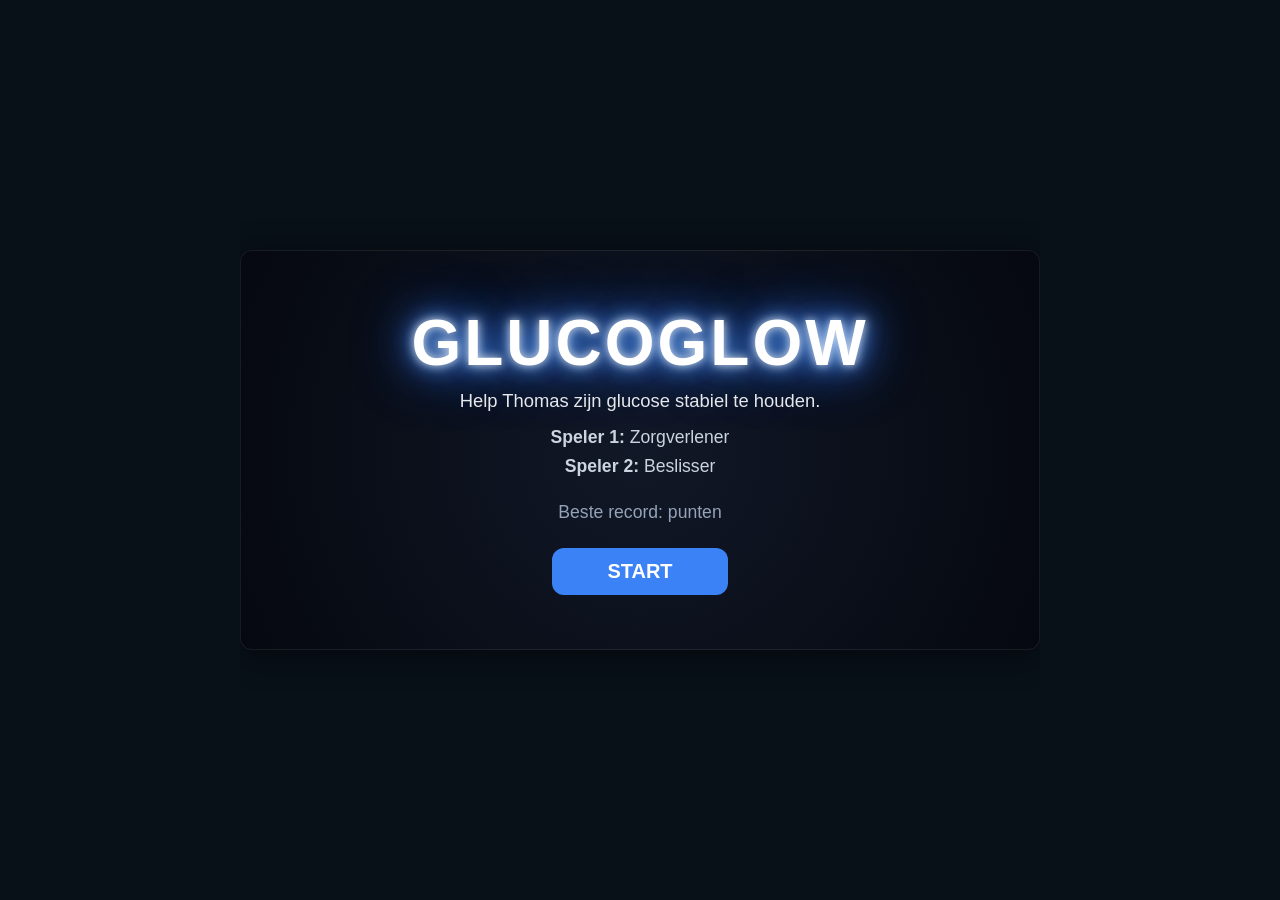
==== GlucoGlow/Front-end/index.html @ 85159496 "Updated: styling PI screen game" ====
<!DOCTYPE html>
<html lang="nl">

<head>
    <meta charset="UTF-8">
    <title>GlucoGlow</title>
    <script>
        document.write('<link rel="stylesheet" href="css/style.css?v=' + new Date().getTime() + '">');
    </script>
</head>

<body>
    <!-- STARTSCHERM -->
    <div id="start-screen">
        <h1>GLUCOGLOW</h1>
        <p class="intro-text">Help Thomas zijn glucose stabiel te houden.</p>
        <div class="roles">
            <p><strong>Speler 1:</strong> Zorgverlener</p>
            <p><strong>Speler 2:</strong> Beslisser</p>
        </div>
        <div id="highscore-box">
            Beste record: <span id="highscore"></span> punten
        </div>
        <button id="startBtn">START</button>

        <div id="team-overlay">
            <div class="team-card">
                <h2>TEAMNAAM</h2>
                <div id="teamDisplayContainer">
                    <div id="teamDisplay"></div>
                    <div id="charCounter">0/15</div>
                    <p id="teamFeedback"></p>
                </div>
                <div id="keyboard"></div>
                <div class="keyboard-actions">
                    <button id="backspaceBtn">⌫</button>
                    <button id="spaceBtn">SPATIE</button>
                    <button id="teamOkBtn">OK</button>
                </div>
            </div>
        </div>
    </div>

    <!-- SPEL -->
    <div id="game-container">
        <div id="top-bar">
            <div id="glucose-container">
                <span class="label">Glucose</span>
                <div id="glucose">75</div>
            </div>
            <div id="timer-container">
                <span class="label">Tijd</span>
                <div id="timer">90</div>
            </div>
        </div>

        <div id="pi-content">

            <div id="event-header">

                <div class="event-theme">
                    <span id="pi-icon">🏃</span>
                    <span id="pi-theme-text">SPORT</span>
                </div>

                <div id="pi-source-label" class="event-source">
                    💬 THOMAS
                </div>

            </div>

            <p id="pi-situation-text"></p>

        </div>

        <div id="choices">
            <div id="redBtn" class="choice-box"></div>
            <div id="yellowBtn" class="choice-box"></div>
            <div id="greenBtn" class="choice-box"></div>
        </div>

        <!-- SIDEQUEST OVERLAY -->
        <div id="quest-overlay">
            <div class="quest-box">
                <h2>POMP VERGRENDELD</h2>
                <div id="quest-timer-display">90</div>
                <div id="pinDisplay"></div>
                <p id="pinFeedback"></p>

                <div id="numpad">
                    <button class="num-btn" onclick="addPin('1')">1</button>
                    <button class="num-btn" onclick="addPin('2')">2</button>
                    <button class="num-btn" onclick="addPin('3')">3</button>
                    <button class="num-btn" onclick="addPin('4')">4</button>
                    <button class="num-btn" onclick="addPin('5')">5</button>
                    <button class="num-btn" onclick="addPin('6')">6</button>
                    <button class="num-btn" onclick="addPin('7')">7</button>
                    <button class="num-btn" onclick="addPin('8')">8</button>
                    <button class="num-btn" onclick="addPin('9')">9</button>
                    <button class="num-btn clear-btn" onclick="clearPin()">C</button>
                    <button class="num-btn" onclick="addPin('0')">0</button>
                    <button class="num-btn submit-btn" onclick="submitPin()">OK</button>
                </div>
            </div>
        </div>

        <!-- FEEDBACK SCHERM -->
        <div id="feedback-card">
            <h2 id="feedback-status"></h2>
            <p id="feedback-text"></p>
            <button id="nextBtn">VOLGENDE</button>
        </div>
    </div>

    <!-- EINDSCHERM -->
    <div id="end-screen">
        <h1 id="end-title">MISSIE GESLAAGD</h1>
        <p id="end-message">Thomas kwam veilig thuis.</p>
        <p id="end-score">Score: 0 punten</p>
        <p id="restartCountdown">Terug naar het startscherm over <span id="countdown">5</span> seconden...</p>
    </div>

    <script>
        // 1. Generate a unique timestamp
        const timestamp = new Date().getTime();

        // 2. Make a new script element
        const script = document.createElement('script');

        // 3. Add the timestamp to the URL (e.g.: js/app.js?v=168493029)
        script.src = 'js/app.js?v=' + timestamp;

        // 4. Place it in the HTML
        document.body.appendChild(script);
    </script>
</body>

</html>
---- GlucoGlow/Front-end/css/style.css ----
/* =========================================
   1. RESET & GLOBAL STYLING
========================================= */
html,
body {
    margin: 0;
    overflow: hidden;
    user-select: none;
    -webkit-user-select: none;
    touch-action: manipulation;
    box-sizing: border-box;
    background: #081018;
    /* Diepere medische dashboard kleur */
    color: white;
    font-family: 'Segoe UI', Tahoma, Geneva, Verdana, sans-serif;
    display: flex;
    justify-content: center;
    align-items: center;
    min-height: 100vh;
}

*,
*::before,
*::after {
    box-sizing: inherit;
}

button {
    outline: none;
    font-family: inherit;
}

/* =========================================
   2. CONTAINERS
========================================= */
#start-screen,
#game-container,
#end-screen {
    width: 800px;
    height: 400px;
    background: #0a1118;
    border: 1px solid rgba(255, 255, 255, 0.08);
    border-radius: 12px;
    box-shadow: 0 5px 30px rgba(0, 0, 0, 0.5);
    position: relative;
    flex-direction: column;
    padding: 20px 40px;
    display: none;
    overflow: hidden;
}

#start-screen {
    display: flex;
    flex-direction: column;
    justify-content: center;
    align-items: center;
    text-align: center;
    background: radial-gradient(circle, #111827 0%, #05080f 100%);
}

/* =========================================
   STARTSCHERM & GLOW EFFECT
========================================= */
#start-screen h1 {
    font-size: 4rem;
    margin: 0 0 10px 0;
    color: #ffffff;
    text-shadow:
        0 0 10px rgba(255, 255, 255, 0.8),
        0 0 20px #60a5fa,
        0 0 40px #3b82f6,
        0 0 60px #1d4ed8;
    letter-spacing: 3px;
    text-transform: uppercase;
}

.intro-text {
    font-size: 1.15rem;
    margin: 0;
    color: #e5e7eb;
}

.roles {
    display: flex;
    flex-direction: column;
    gap: 8px;
    font-size: 1.1rem;
    margin: 15px 0;
    color: #cbd5e1;
}

.roles p {
    margin: 0;
}

#highscore-box {
    margin: 10px 0 15px 0;
    font-size: 1.1rem;
    color: #94a3b8;
}

/* =========================================
   TEAM OVERLAY & TOETSENBORD
========================================= */
#team-overlay {
    display: none;
    position: fixed;
    top: 0;
    left: 0;
    width: 100vw;
    height: 100vh;
    background: rgba(8, 16, 24, 0.95);
    justify-content: center;
    align-items: center;
    z-index: 200;
    backdrop-filter: blur(4px);
}

.team-card {
    width: 460px;
    padding: 30px;
    border-radius: 12px;
    background: #0a1118;
    border: 1px solid rgba(255, 255, 255, 0.08);
    box-shadow: 0 10px 40px rgba(0, 0, 0, 0.6);
    text-align: center;
}

.team-card h2 {
    margin-top: 0;
    color: #93c5fd;
    letter-spacing: 2px;
}

#teamDisplayContainer {
    position: relative;
    width: 100%;
    margin: 20px auto;
}

#teamDisplay {
    background: #0f172a;
    border: 2px solid #3b82f6;
    box-shadow: 0 0 15px rgba(59, 130, 246, 0.2);
    height: 60px;
    font-size: 1.8rem;
}

#charCounter {
    position: absolute;
    top: 18px;
    right: 15px;
    font-size: 0.85rem;
    color: #9ca3af;
}

#teamFeedback {
    height: 20px;
    margin: 8px 0 0 0;
    color: #ef4444;
    font-size: 0.95rem;
    font-weight: bold;
}

/* Toetsenbord Grid */
#keyboard {
    display: grid;
    grid-template-columns: repeat(7, 1fr);
    gap: 8px;
    margin: 20px 0;
}

.key {
    background: #334155;
    padding: 14px 0;
    font-size: 1.25rem;
    border: 1px solid rgba(255, 255, 255, 0.1);
    border-radius: 8px;
    box-shadow: 0 5px 0 #0f172a;
    transition: all 0.1s;
    color: white;
}

.key:active {
    background: #475569;
    transform: translateY(5px);
    box-shadow: 0 0 0 #0f172a;
}

.keyboard-actions {
    display: flex;
    justify-content: center;
    gap: 12px;
}

.keyboard-actions button {
    background: #1f2937;
    color: white;
    border: none;
    border-radius: 8px;
    padding: 12px 20px;
    font-size: 1rem;
    font-weight: bold;
    cursor: pointer;
}

.keyboard-actions button:active {
    transform: scale(0.95);
}

.keyboard-actions #teamOkBtn {
    background: #3b82f6;
    /* Blauwe accentkleur voor de OK knop */
    padding: 12px 40px;
}

/* =========================================
   3. TOP BAR & DASHBOARD
========================================= */
#top-bar {
    width: 100%;
    display: flex;
    flex-shrink: 0;
    justify-content: space-between;
    background: linear-gradient(180deg, #172033, #101827);
    border: 1px solid rgba(255, 255, 255, 0.08);
    box-shadow: 0 5px 25px rgba(0, 0, 0, 0.35);
    padding: 15px 28px;
    border-radius: 12px;
    margin-bottom: 20px;
}

#glucose-container,
#timer-container {
    display: flex;
    flex-direction: column;
    align-items: center;
    justify-content: center;
}

.label {
    font-size: 0.75rem;
    color: #9ca3af;
    text-transform: uppercase;
    letter-spacing: 1.5px;
    margin-bottom: 4px;
}

#glucose,
#timer {
    font-size: 2.7rem;
    font-weight: bold;
    line-height: 1;
}

#glucose {
    letter-spacing: 2px;
    color: #10b981;
}

#timer {
    color: #eab308;
}

/* SCAN Animatie */
.scan-active {
    color: #ffffff !important;
    animation: scanGlow 1.2s infinite;
}

@keyframes scanGlow {
    0% {
        text-shadow: 0 0 5px #00ffc8;
    }

    50% {
        text-shadow: 0 0 20px #00ffc8, 0 0 35px #00ffc8;
    }

    100% {
        text-shadow: 0 0 5px #00ffc8;
    }
}

/* =========================================
   4. CONTENT HIERARCHIE
========================================= */
#pi-content {
    width: 100%;
    margin-bottom: 10px;
}

#event-header {
    display: flex;
    flex-direction: column;
    gap: 6px;
    margin-bottom: 22px;

    border-left: 4px solid;
    padding-left: 12px;
}

.event-theme {
    display: flex;
    align-items: center;
    gap: 8px;

    font-size: 1rem;
    font-weight: 700;
    text-transform: uppercase;
    letter-spacing: 2px;
    color: #f3f4f6;
}

#pi-icon {
    opacity: .9;
}

.event-source {
    font-size: 0.82rem;
    opacity: .65;
    letter-spacing: .5px;
    margin-left: 6px;
    margin-top: 2px;
}

#pi-situation-text {
    font-size: 1.5rem;
    font-weight: 700;
    line-height: 1.3;
}

/* =========================================
   5. KEUZEKNOPPEN
========================================= */
#choices {
    display: flex;
    flex-shrink: 0;
    gap: 15px;
    width: 100%;
    align-items: stretch;
    height: 90px;
}

.choice-box {
    flex: 1;
    display: flex;
    align-items: center;
    justify-content: center;
    padding: 10px 15px;
    font-size: 1.05rem;
    line-height: 1.3;
    border-radius: 12px;
    border: 2px solid rgba(255, 255, 255, 0.1);
    box-shadow: 0 8px 0 rgba(0, 0, 0, 0.4), inset 0 2px 5px rgba(255, 255, 255, 0.2);
    transition: transform 0.1s, box-shadow 0.1s;
    cursor: pointer;
    text-align: center;
    font-weight: 600;
    line-height: 1.35;
}

.choice-box:active {
    transform: translateY(8px);
    box-shadow: 0 0 0 rgba(0, 0, 0, 0.4), inset 0 2px 5px rgba(255, 255, 255, 0.2);
}

#redBtn {
    background: #dc4b52;
    color: white;
}

#yellowBtn {
    background: #eab308;
    color: #111827;
}

#greenBtn {
    background: #16c784;
    color: white;
}

/* =========================================
   6. OVERLAYS & COMPONENTEN
========================================= */
#quest-overlay {
    display: none;
    position: absolute;
    top: 0;
    left: 0;
    width: 100%;
    height: 100%;
    background-color: rgba(11, 20, 26, 0.95);
    z-index: 100;
    flex-direction: column;
    justify-content: center;
    align-items: center;
    backdrop-filter: blur(5px);
}

.quest-box {
    background-color: #1e293b;
    padding: 30px;
    border-radius: 12px;
    border: 2px solid #ef4444;
    box-shadow: 0 0 50px rgba(239, 68, 68, 0.4);
    width: 90%;
    max-width: 500px;
    text-align: center;
}

.quest-box h2 {
    color: #ef4444;
    font-size: 1.5rem;
    margin-top: 0;
    text-transform: uppercase;
}

#quest-timer-display {
    font-size: 2.8rem;
    color: #ef4444;
    font-weight: bold;
    margin: 10px 0;
    font-family: monospace;
}

#pinDisplay {
    font-size: 2rem;
    padding: 10px;
    width: 200px;
    margin: 0 auto 20px auto;
    border-radius: 12px;
    border: 2px solid #334155;
    background: #0f172a;
    color: #38bdf8;
    letter-spacing: 10px;
    font-family: monospace;
    min-height: 55px;
}

.num-btn {
    background-color: #334155;
    color: white;
    font-size: 1.3rem;
    padding: 10px;
    border: none;
    border-radius: 12px;
    cursor: pointer;
    font-weight: bold;
}

.num-btn:active {
    background-color: #475569;
    transform: scale(0.95);
}

.clear-btn {
    background-color: #dc4b52;
}

.submit-btn {
    background-color: #16c784;
}

#numpad {
    display: grid;
    grid-template-columns: repeat(3, 1fr);
    gap: 10px;
    max-width: 240px;
    margin: 0 auto;
}

#pinFeedback {
    color: #f59e0b;
    font-weight: bold;
    height: 20px;
    margin: 0 0 15px 0;
}

/* BIG BUTTONS */
#startBtn,
#nextBtn,
#teamOkBtn {
    background: #3b82f6;
    color: white;
    border: none;
    border-radius: 12px;
    padding: 12px 55px;
    font-size: 1.25rem;
    font-weight: bold;
    cursor: pointer;
    transition: background 0.2s;
    margin-top: 10px;
}

#startBtn:active,
#nextBtn:active,
#teamOkBtn:active {
    background: #2563eb;
}

/* =========================================
   7. END SCREEN
========================================= */

#end-screen {
    flex-direction: column;
    justify-content: center;
    align-items: center;
    text-align: center;
    background: radial-gradient(circle, #111827 0%, #05080f 100%);
}

#end-title {
    font-size: 3.5rem;
    margin: 0 0 15px 0;
    text-transform: uppercase;
    letter-spacing: 4px;
    text-shadow: 0 10px 20px rgba(0, 0, 0, 0.5);
}

#end-message {
    font-size: 1.8rem;
    color: #cbd5e1;
    margin: 0 0 20px 0;
}

#end-score {
    font-size: 2.2rem;
    font-weight: bold;
    color: #facc15;
    margin: 0 0 30px 0;
    padding: 15px 30px;
    background: rgba(0, 0, 0, 0.3);
    border-radius: 12px;
    border: 1px solid rgba(250, 204, 21, 0.3);
}

#restartCountdown {
    color: #64748b;
    font-size: 1.1rem;
}
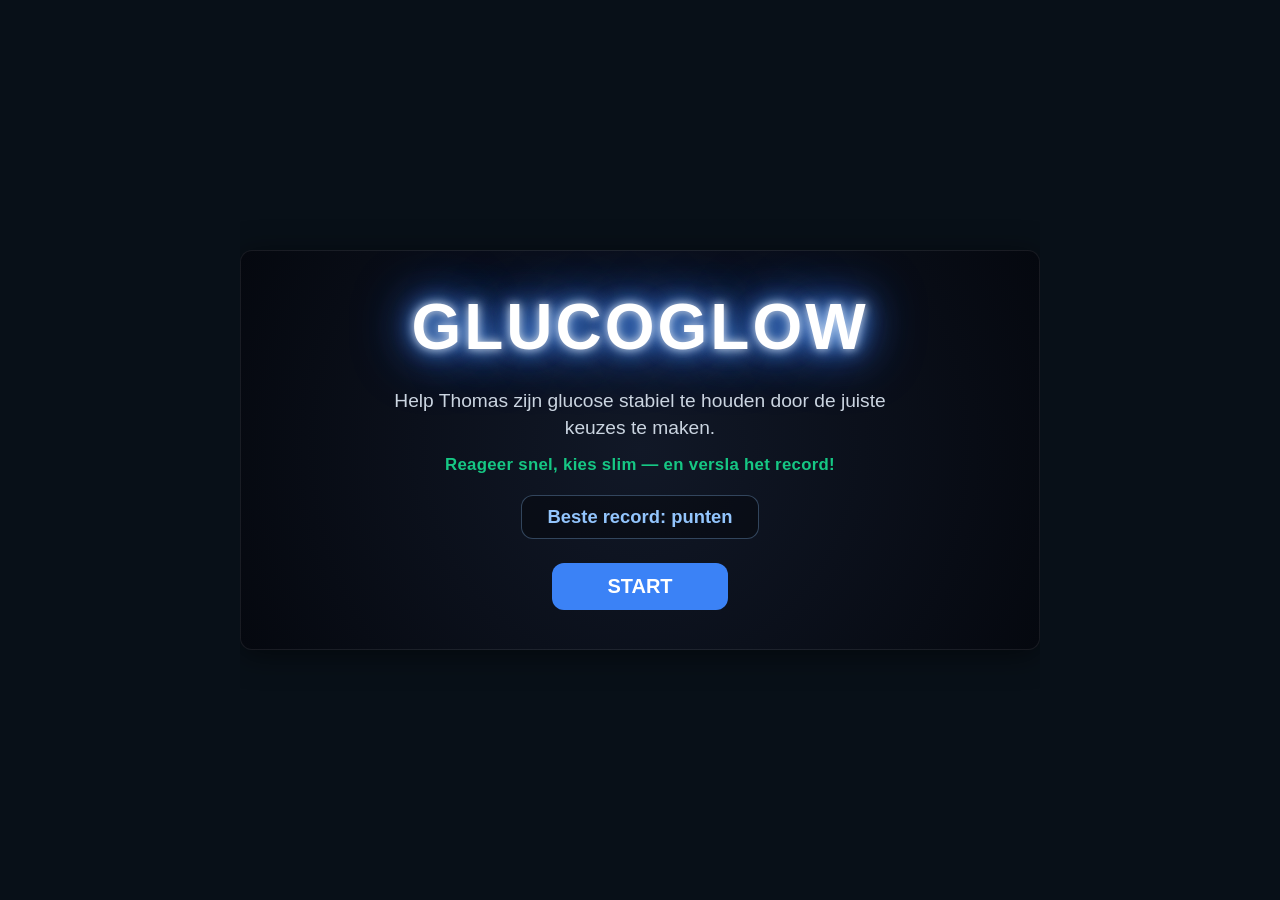
==== commit 281f6125: "Updated: styling PI screen game" ====
--- a/GlucoGlow/Front-end/index.html
+++ b/GlucoGlow/Front-end/index.html
@@ -13,11 +13,8 @@
     <!-- STARTSCHERM -->
     <div id="start-screen">
         <h1>GLUCOGLOW</h1>
-        <p class="intro-text">Help Thomas zijn glucose stabiel te houden.</p>
-        <div class="roles">
-            <p><strong>Speler 1:</strong> Zorgverlener</p>
-            <p><strong>Speler 2:</strong> Beslisser</p>
-        </div>
+        <p class="intro-text">Help Thomas zijn glucose stabiel te houden door de juiste keuzes te maken.</p>
+        <p class="motivation">Reageer snel, kies slim — en versla het record!</p>
         <div id="highscore-box">
             Beste record: <span id="highscore"></span> punten
         </div>
--- a/GlucoGlow/Front-end/css/style.css
+++ b/GlucoGlow/Front-end/css/style.css
@@ -55,6 +55,7 @@
     justify-content: center;
     align-items: center;
     text-align: center;
+    gap: 14px;
     background: radial-gradient(circle, #111827 0%, #05080f 100%);
 }
 
@@ -75,28 +76,30 @@
 }
 
 .intro-text {
+    font-size: 1.2rem;
+    margin: 0;
+    color: #cbd5e1;
+    max-width: 520px;
+    line-height: 1.4;
+}
+
+.motivation {
+    font-size: 1.05rem;
+    font-weight: 700;
+    margin: 0;
+    color: #16c784;
+    letter-spacing: 0.3px;
+}
+
+#highscore-box {
     font-size: 1.15rem;
-    margin: 0;
-    color: #e5e7eb;
-}
-
-.roles {
-    display: flex;
-    flex-direction: column;
-    gap: 8px;
-    font-size: 1.1rem;
-    margin: 15px 0;
-    color: #cbd5e1;
-}
-
-.roles p {
-    margin: 0;
-}
-
-#highscore-box {
-    margin: 10px 0 15px 0;
-    font-size: 1.1rem;
-    color: #94a3b8;
+    font-weight: bold;
+    color: #93c5fd;
+    margin: 6px 0 0 0;
+    padding: 10px 26px;
+    background: rgba(0, 0, 0, 0.3);
+    border-radius: 12px;
+    border: 1px solid rgba(147, 197, 253, 0.3);
 }
 
 /* =========================================
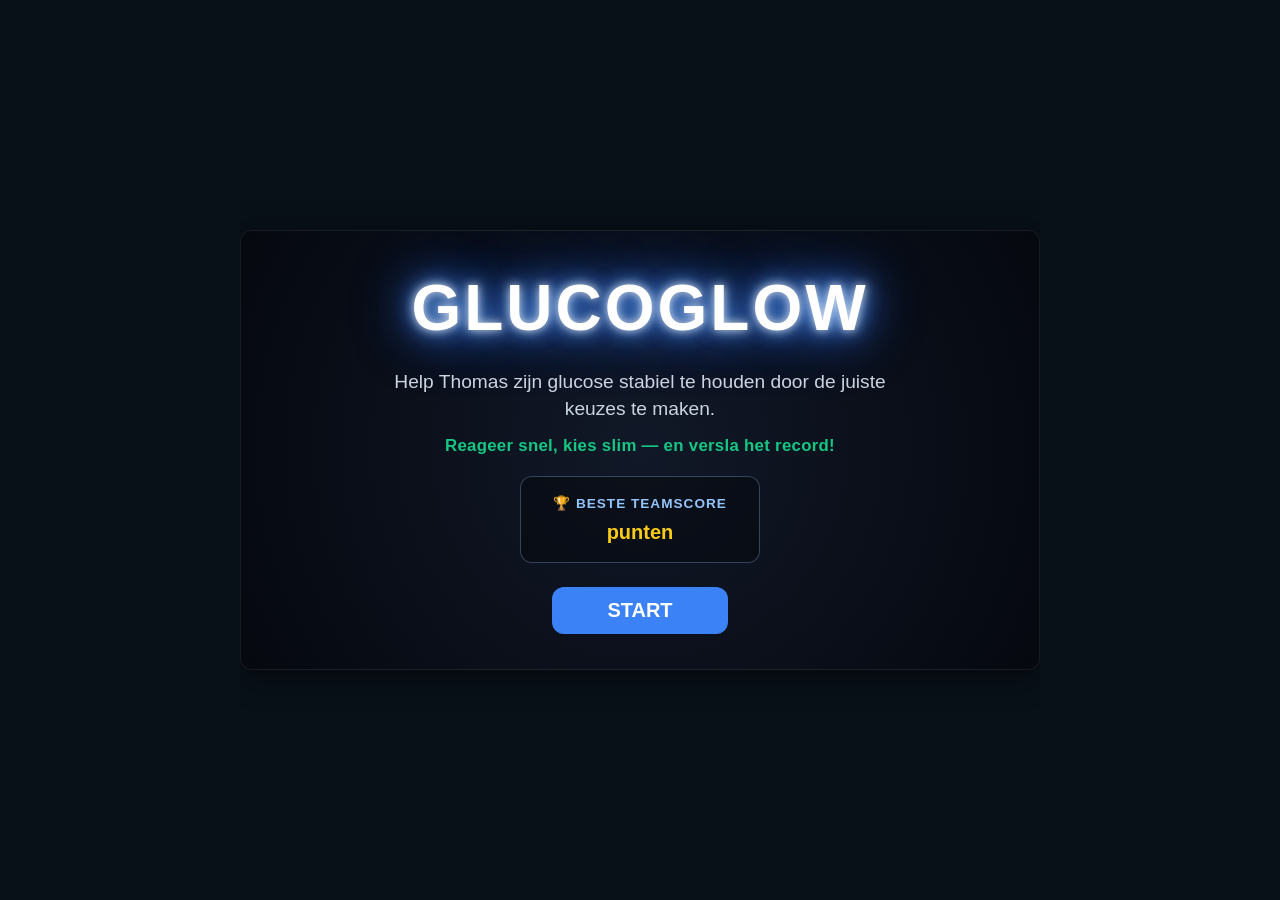
==== commit a71ed593: "Updated: styling PI screen game" ====
--- a/GlucoGlow/Front-end/index.html
+++ b/GlucoGlow/Front-end/index.html
@@ -16,7 +16,9 @@
         <p class="intro-text">Help Thomas zijn glucose stabiel te houden door de juiste keuzes te maken.</p>
         <p class="motivation">Reageer snel, kies slim — en versla het record!</p>
         <div id="highscore-box">
-            Beste record: <span id="highscore"></span> punten
+            <div class="highscore-label">🏆 Beste teamscore</div>
+            <div class="highscore-name"><span id="highscoreName"></span></div>
+            <div class="highscore-points"><span id="highscorePoints"></span> punten</div>
         </div>
         <button id="startBtn">START</button>
 
--- a/GlucoGlow/Front-end/css/style.css
+++ b/GlucoGlow/Front-end/css/style.css
@@ -56,6 +56,9 @@
     align-items: center;
     text-align: center;
     gap: 14px;
+    height: auto;
+    min-height: 400px;
+    padding: 40px 40px 35px 40px;
     background: radial-gradient(circle, #111827 0%, #05080f 100%);
 }
 
@@ -92,14 +95,35 @@
 }
 
 #highscore-box {
+    display: flex;
+    flex-direction: column;
+    align-items: center;
+    gap: 5px;
+    margin: 6px 0 0 0;
+    padding: 18px 32px;
+    background: rgba(0, 0, 0, 0.3);
+    border-radius: 12px;
+    border: 1px solid rgba(147, 197, 253, 0.3);
+}
+
+.highscore-label {
+    font-size: 0.85rem;
+    font-weight: 600;
+    text-transform: uppercase;
+    letter-spacing: 1px;
+    color: #93c5fd;
+}
+
+.highscore-name {
     font-size: 1.15rem;
     font-weight: bold;
-    color: #93c5fd;
-    margin: 6px 0 0 0;
-    padding: 10px 26px;
-    background: rgba(0, 0, 0, 0.3);
-    border-radius: 12px;
-    border: 1px solid rgba(147, 197, 253, 0.3);
+    color: #e5e7eb;
+}
+
+.highscore-points {
+    font-size: 1.25rem;
+    font-weight: bold;
+    color: #facc15;
 }
 
 /* =========================================
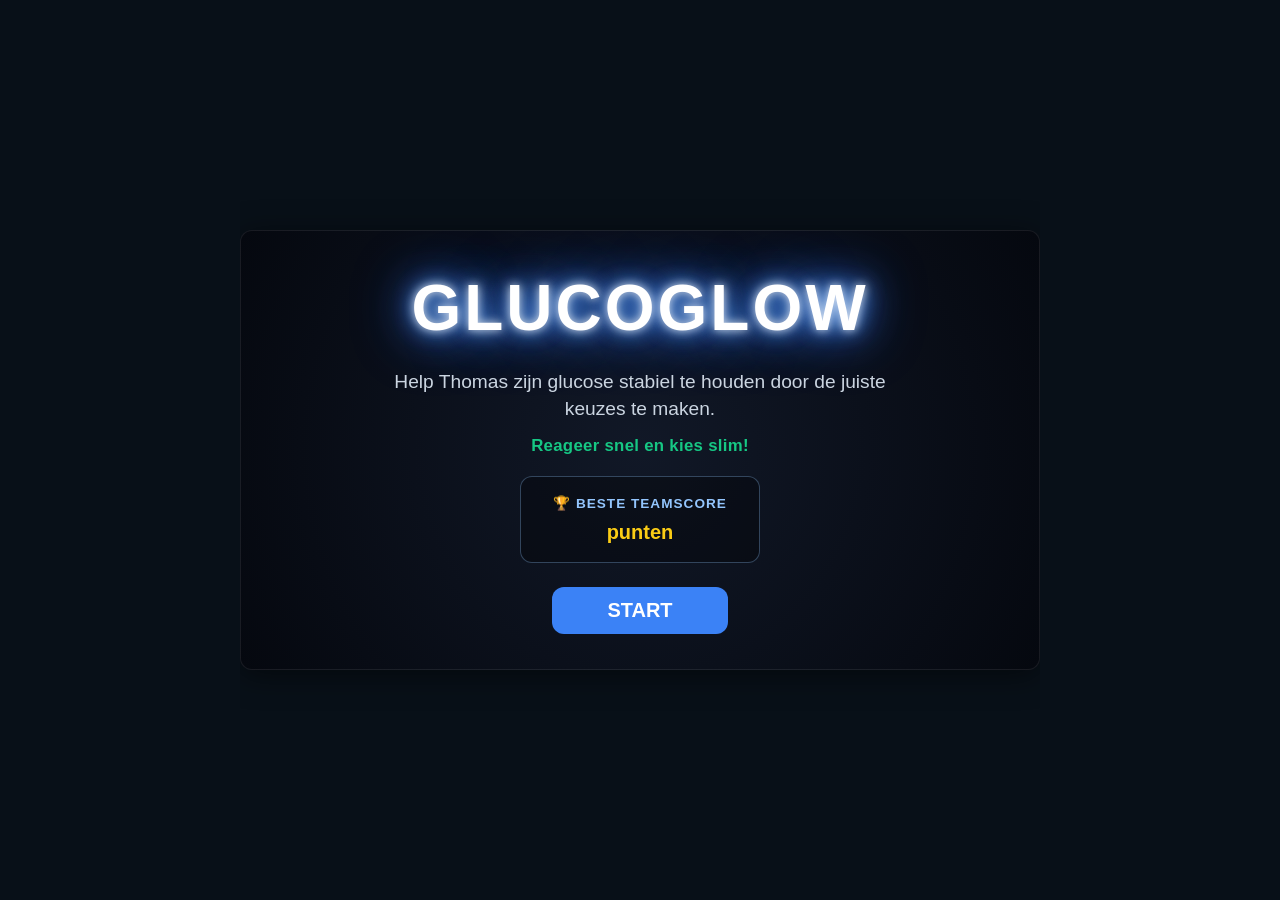
==== commit db94ea21: "Updated: motivation text and removed some emoji's" ====
--- a/GlucoGlow/Front-end/index.html
+++ b/GlucoGlow/Front-end/index.html
@@ -14,7 +14,7 @@
     <div id="start-screen">
         <h1>GLUCOGLOW</h1>
         <p class="intro-text">Help Thomas zijn glucose stabiel te houden door de juiste keuzes te maken.</p>
-        <p class="motivation">Reageer snel, kies slim — en versla het record!</p>
+        <p class="motivation">Reageer snel en kies slim!</p>
         <div id="highscore-box">
             <div class="highscore-label">🏆 Beste teamscore</div>
             <div class="highscore-name"><span id="highscoreName"></span></div>
@@ -40,8 +40,60 @@
         </div>
     </div>
 
-    <!-- SPEL -->
+    <!-- SPEL CONTAINER -->
     <div id="game-container">
+
+        <!-- INTRO OVERLAY (Stap 1: Briefing van ±15-20 sec) -->
+        <div id="intro-overlay" style="display: none;">
+            <div class="intro-card">
+                <h2>MISSIE BRIEFING</h2>
+
+                <div class="intro-section">
+                    <h3>Wie is Thomas?</h3>
+                    <p>Thomas heeft Diabetes Type 1. Zijn glucose verandert continu door eten, sport en emoties.</p>
+                </div>
+
+                <div class="intro-section">
+                    <h3>Wat is jullie doel?</h3>
+                    <p>Houd Thomas' glucose stabiel tussen de 70 en 160 mg/dL en voorkom hypo's of hypers!</p>
+                </div>
+
+                <div class="intro-grid">
+                    <div class="role-box">
+                        <h4>Speler 1 (Scherm)</h4>
+                        <p>Scant de glucose & kiest de behandeling met de fysieke knoppen.</p>
+                    </div>
+                    <div class="role-box">
+                        <h4>Speler 2 (GSM)</h4>
+                        <p>Voert de waarde in, verwerkt medische info & voert acties uit.</p>
+                    </div>
+                </div>
+
+                <div class="intro-footer">
+                    <p class="intro-hint">Overleg steeds samen vóór je een keuze maakt!</p>
+                    <button id="skipIntroBtn">START DIRECT (<span id="introTimer">15</span>s)</button>
+                </div>
+            </div>
+        </div>
+
+        <!-- POPUP 1: LEES-OVERLAY (Enkel vraag + keuzes + OK knop | TIJD STAAT STIL) -->
+        <div id="read-overlay" style="display: none;">
+            <div class="read-card">
+                <h2 id="read-situation-text"></h2>
+                <div id="read-choices-list"></div>
+                <button id="readOkBtn">BEGREPEN (OK)</button>
+            </div>
+        </div>
+
+        <!-- POPUP 2: OVERLEG-OVERLAY (5 seconden aftellen | SCHERM IS ZICHTBAAR) -->
+        <div id="discuss-overlay" style="display: none;">
+            <div class="discuss-card">
+                <h3>🗣️ OVERLEGTIJD (<span id="discussTimer">5</span>s)</h3>
+                <p>Bespreek de situatie! Druk op een knop op de Pi om direct te beginnen.</p>
+            </div>
+        </div>
+
+        <!-- TOP BAR (DASHBOARD) -->
         <div id="top-bar">
             <div id="glucose-container">
                 <span class="label">Glucose</span>
@@ -53,6 +105,7 @@
             </div>
         </div>
 
+        <!-- HOOFDCONTENT (SITUATIE / PI-CONTENT) -->
         <div id="pi-content">
 
             <div id="event-header">
@@ -72,13 +125,14 @@
 
         </div>
 
+        <!-- KEUZEKNOPPEN -->
         <div id="choices">
             <div id="redBtn" class="choice-box"></div>
             <div id="yellowBtn" class="choice-box"></div>
             <div id="greenBtn" class="choice-box"></div>
         </div>
 
-        <!-- SIDEQUEST OVERLAY -->
+        <!-- SIDEQUEST OVERLAY (PINCODE) -->
         <div id="quest-overlay">
             <div class="quest-box">
                 <h2>POMP VERGRENDELD</h2>
@@ -103,7 +157,7 @@
             </div>
         </div>
 
-        <!-- FEEDBACK SCHERM -->
+        <!-- FEEDBACK SCHERM (Kort & Leerzaam) -->
         <div id="feedback-card">
             <h2 id="feedback-status"></h2>
             <p id="feedback-text"></p>
@@ -120,16 +174,9 @@
     </div>
 
     <script>
-        // 1. Generate a unique timestamp
         const timestamp = new Date().getTime();
-
-        // 2. Make a new script element
         const script = document.createElement('script');
-
-        // 3. Add the timestamp to the URL (e.g.: js/app.js?v=168493029)
         script.src = 'js/app.js?v=' + timestamp;
-
-        // 4. Place it in the HTML
         document.body.appendChild(script);
     </script>
 </body>
--- a/GlucoGlow/Front-end/css/style.css
+++ b/GlucoGlow/Front-end/css/style.css
@@ -10,7 +10,6 @@
     touch-action: manipulation;
     box-sizing: border-box;
     background: #081018;
-    /* Diepere medische dashboard kleur */
     color: white;
     font-family: 'Segoe UI', Tahoma, Geneva, Verdana, sans-serif;
     display: flex;
@@ -127,7 +126,123 @@
 }
 
 /* =========================================
-   TEAM OVERLAY & TOETSENBORD
+   3. INTRO OVERLAY (NIEUW)
+========================================= */
+#intro-overlay {
+    position: absolute;
+    top: 0;
+    left: 0;
+    width: 100%;
+    height: 100%;
+    background: rgba(8, 16, 24, 0.98);
+    z-index: 300;
+    display: flex;
+    justify-content: center;
+    align-items: center;
+    padding: 20px;
+    backdrop-filter: blur(6px);
+}
+
+.intro-card {
+    background: #0f172a;
+    border: 2px solid #3b82f6;
+    border-radius: 16px;
+    padding: 20px 28px;
+    max-width: 720px;
+    width: 100%;
+    color: white;
+    box-shadow: 0 0 40px rgba(59, 130, 246, 0.25);
+    text-align: left;
+}
+
+.intro-card h2 {
+    color: #60a5fa;
+    margin: 0 0 12px 0;
+    text-align: center;
+    letter-spacing: 2px;
+    font-size: 1.8rem;
+    text-transform: uppercase;
+}
+
+.intro-section {
+    margin-bottom: 12px;
+    background: rgba(255, 255, 255, 0.03);
+    padding: 10px 14px;
+    border-radius: 8px;
+    border-left: 3px solid #60a5fa;
+}
+
+.intro-section h3 {
+    margin: 0 0 4px 0;
+    font-size: 1.05rem;
+    color: #93c5fd;
+}
+
+.intro-section p {
+    margin: 0;
+    font-size: 0.95rem;
+    color: #cbd5e1;
+    line-height: 1.3;
+}
+
+.intro-grid {
+    display: flex;
+    gap: 12px;
+    margin: 14px 0;
+}
+
+.role-box {
+    flex: 1;
+    background: #1e293b;
+    padding: 12px;
+    border-radius: 10px;
+    border-left: 4px solid #10b981;
+}
+
+.role-box h4 {
+    margin: 0 0 6px 0;
+    font-size: 1rem;
+    color: #34d399;
+}
+
+.role-box p {
+    margin: 0;
+    font-size: 0.9rem;
+    color: #e2e8f0;
+    line-height: 1.3;
+}
+
+.intro-footer {
+    text-align: center;
+    margin-top: 15px;
+}
+
+.intro-hint {
+    margin: 0 0 10px 0;
+    font-size: 0.95rem;
+    color: #facc15;
+    font-weight: 600;
+}
+
+#skipIntroBtn {
+    background: #10b981;
+    color: white;
+    border: none;
+    padding: 10px 30px;
+    font-weight: bold;
+    font-size: 1.1rem;
+    border-radius: 8px;
+    cursor: pointer;
+    transition: background 0.2s, transform 0.1s;
+}
+
+#skipIntroBtn:active {
+    background: #059669;
+    transform: scale(0.98);
+}
+
+/* =========================================
+   4. TEAM OVERLAY & TOETSENBORD
 ========================================= */
 #team-overlay {
     display: none;
@@ -145,7 +260,12 @@
 
 .team-card {
     width: 460px;
-    padding: 30px;
+    max-width: 92vw;
+    max-height: 92vh;
+    overflow-y: auto;
+    scrollbar-width: none;
+    -ms-overflow-style: none;
+    padding: 22px 30px;
     border-radius: 12px;
     background: #0a1118;
     border: 1px solid rgba(255, 255, 255, 0.08);
@@ -153,8 +273,13 @@
     text-align: center;
 }
 
+.team-card::-webkit-scrollbar {
+    display: none;
+}
+
 .team-card h2 {
     margin-top: 0;
+    margin-bottom: 4px;
     color: #93c5fd;
     letter-spacing: 2px;
 }
@@ -162,15 +287,19 @@
 #teamDisplayContainer {
     position: relative;
     width: 100%;
-    margin: 20px auto;
+    margin: 14px auto;
 }
 
 #teamDisplay {
     background: #0f172a;
     border: 2px solid #3b82f6;
     box-shadow: 0 0 15px rgba(59, 130, 246, 0.2);
-    height: 60px;
+    height: 48px;
     font-size: 1.8rem;
+    display: flex;
+    align-items: center;
+    justify-content: center;
+    border-radius: 8px;
 }
 
 #charCounter {
@@ -193,19 +322,20 @@
 #keyboard {
     display: grid;
     grid-template-columns: repeat(7, 1fr);
-    gap: 8px;
-    margin: 20px 0;
+    gap: 6px;
+    margin: 14px 0;
 }
 
 .key {
     background: #334155;
-    padding: 14px 0;
-    font-size: 1.25rem;
+    padding: 10px 0;
+    font-size: 1.15rem;
     border: 1px solid rgba(255, 255, 255, 0.1);
     border-radius: 8px;
-    box-shadow: 0 5px 0 #0f172a;
+    box-shadow: 0 4px 0 #0f172a;
     transition: all 0.1s;
     color: white;
+    cursor: pointer;
 }
 
 .key:active {
@@ -221,11 +351,13 @@
 }
 
 .keyboard-actions button {
+    flex: 1;
+    max-width: 160px;
     background: #1f2937;
     color: white;
     border: none;
     border-radius: 8px;
-    padding: 12px 20px;
+    padding: 13px 0;
     font-size: 1rem;
     font-weight: bold;
     cursor: pointer;
@@ -237,12 +369,14 @@
 
 .keyboard-actions #teamOkBtn {
     background: #3b82f6;
-    /* Blauwe accentkleur voor de OK knop */
-    padding: 12px 40px;
-}
-
-/* =========================================
-   3. TOP BAR & DASHBOARD
+}
+
+.keyboard-actions #teamOkBtn:active {
+    background: #2563eb;
+}
+
+/* =========================================
+   5. TOP BAR & DASHBOARD
 ========================================= */
 #top-bar {
     width: 100%;
@@ -310,7 +444,7 @@
 }
 
 /* =========================================
-   4. CONTENT HIERARCHIE
+   6. CONTENT HIERARCHIE
 ========================================= */
 #pi-content {
     width: 100%;
@@ -322,7 +456,6 @@
     flex-direction: column;
     gap: 6px;
     margin-bottom: 22px;
-
     border-left: 4px solid;
     padding-left: 12px;
 }
@@ -331,7 +464,6 @@
     display: flex;
     align-items: center;
     gap: 8px;
-
     font-size: 1rem;
     font-weight: 700;
     text-transform: uppercase;
@@ -358,7 +490,126 @@
 }
 
 /* =========================================
-   5. KEUZEKNOPPEN
+   POPUP 1: LEES OVERLAY (Timer staat stil)
+========================================= */
+#read-overlay {
+    position: absolute;
+    top: 0;
+    left: 0;
+    width: 100%;
+    height: 100%;
+    background: rgba(8, 16, 24, 0.98);
+    z-index: 250;
+    display: flex;
+    justify-content: center;
+    align-items: center;
+    padding: 25px;
+    backdrop-filter: blur(6px);
+}
+
+.read-card {
+    background: #0f172a;
+    border: 2px solid #3b82f6;
+    border-radius: 16px;
+    padding: 25px 35px;
+    max-width: 650px;
+    width: 100%;
+    text-align: center;
+    box-shadow: 0 0 30px rgba(59, 130, 246, 0.3);
+}
+
+.read-card h2 {
+    font-size: 1.4rem;
+    color: #ffffff;
+    margin-top: 0;
+    margin-bottom: 20px;
+    line-height: 1.3;
+}
+
+#read-choices-list {
+    display: flex;
+    flex-direction: column;
+    gap: 10px;
+    margin-bottom: 25px;
+}
+
+.read-choice-item {
+    background: #1e293b;
+    border: 1px solid rgba(255, 255, 255, 0.15);
+    padding: 12px 18px;
+    border-radius: 10px;
+    font-size: 1.1rem;
+    color: #e2e8f0;
+    text-align: left;
+    font-weight: 600;
+}
+
+#readOkBtn {
+    background: #10b981;
+    color: white;
+    border: none;
+    padding: 12px 40px;
+    font-size: 1.2rem;
+    font-weight: bold;
+    border-radius: 10px;
+    cursor: pointer;
+    transition: background 0.2s, transform 0.1s;
+}
+
+#readOkBtn:active {
+    background: #059669;
+    transform: scale(0.96);
+}
+
+/* =========================================
+   POPUP 2: OVERLEG OVERLAY (5s Banner)
+========================================= */
+#discuss-overlay {
+    position: absolute;
+    top: 15px;
+    left: 50%;
+    transform: translateX(-50%);
+    z-index: 200;
+    pointer-events: none;
+}
+
+.discuss-card {
+    background: rgba(15, 23, 42, 0.92);
+    border: 2px solid #facc15;
+    border-radius: 12px;
+    padding: 10px 25px;
+    text-align: center;
+    box-shadow: 0 5px 20px rgba(250, 204, 21, 0.3);
+    backdrop-filter: blur(4px);
+    animation: fadeInDown 0.3s ease;
+}
+
+.discuss-card h3 {
+    margin: 0;
+    font-size: 1.1rem;
+    color: #facc15;
+}
+
+.discuss-card p {
+    margin: 4px 0 0 0;
+    font-size: 0.85rem;
+    color: #cbd5e1;
+}
+
+@keyframes fadeInDown {
+    from {
+        opacity: 0;
+        transform: translateY(-10px);
+    }
+
+    to {
+        opacity: 1;
+        transform: translateY(0);
+    }
+}
+
+/* =========================================
+   7. KEUZEKNOPPEN
 ========================================= */
 #choices {
     display: flex;
@@ -366,7 +617,7 @@
     gap: 15px;
     width: 100%;
     align-items: stretch;
-    height: 90px;
+    height: 80px;
 }
 
 .choice-box {
@@ -380,16 +631,24 @@
     border-radius: 12px;
     border: 2px solid rgba(255, 255, 255, 0.1);
     box-shadow: 0 8px 0 rgba(0, 0, 0, 0.4), inset 0 2px 5px rgba(255, 255, 255, 0.2);
-    transition: transform 0.1s, box-shadow 0.1s;
-    cursor: pointer;
     text-align: center;
     font-weight: 600;
-    line-height: 1.35;
-}
-
-.choice-box:active {
-    transform: translateY(8px);
-    box-shadow: 0 0 0 rgba(0, 0, 0, 0.4), inset 0 2px 5px rgba(255, 255, 255, 0.2);
+    pointer-events: none;
+    transition: all 0.2s ease-in-out;
+}
+
+.choice-box.selected-choice {
+    transform: scale(1.05) translateY(-5px);
+    box-shadow: 0 10px 25px rgba(255, 255, 255, 0.4), inset 0 2px 10px rgba(255, 255, 255, 0.5);
+    border: 3px solid white;
+    z-index: 10;
+    filter: brightness(1.2);
+}
+
+.choice-box.dimmed-choice {
+    opacity: 0.3;
+    transform: scale(0.95);
+    filter: grayscale(80%);
 }
 
 #redBtn {
@@ -408,8 +667,40 @@
 }
 
 /* =========================================
-   6. OVERLAYS & COMPONENTEN
-========================================= */
+   8. OVERLAYS & COMPONENTEN
+========================================= */
+#feedback-card {
+    display: none;
+    position: absolute;
+    top: 0;
+    left: 0;
+    width: 100%;
+    height: 100%;
+    background-color: rgba(11, 20, 26, 0.95);
+    z-index: 150;
+    flex-direction: column;
+    justify-content: center;
+    align-items: center;
+    backdrop-filter: blur(5px);
+    text-align: center;
+    padding: 30px;
+}
+
+#feedback-status {
+    font-size: 2.8rem;
+    margin-top: 0;
+    margin-bottom: 10px;
+    text-transform: uppercase;
+}
+
+#feedback-text {
+    font-size: 1.3rem;
+    color: #e2e8f0;
+    margin-bottom: 30px;
+    line-height: 1.4;
+    max-width: 85%;
+}
+
 #quest-overlay {
     display: none;
     position: absolute;
@@ -427,51 +718,67 @@
 
 .quest-box {
     background-color: #1e293b;
-    padding: 30px;
+    padding: 15px 25px;
     border-radius: 12px;
     border: 2px solid #ef4444;
     box-shadow: 0 0 50px rgba(239, 68, 68, 0.4);
     width: 90%;
-    max-width: 500px;
+    max-width: 450px;
     text-align: center;
 }
 
 .quest-box h2 {
     color: #ef4444;
-    font-size: 1.5rem;
+    font-size: 1.25rem;
     margin-top: 0;
+    margin-bottom: 5px;
     text-transform: uppercase;
 }
 
 #quest-timer-display {
-    font-size: 2.8rem;
+    font-size: 2.2rem;
     color: #ef4444;
     font-weight: bold;
-    margin: 10px 0;
+    margin: 5px 0;
     font-family: monospace;
 }
 
 #pinDisplay {
-    font-size: 2rem;
-    padding: 10px;
-    width: 200px;
-    margin: 0 auto 20px auto;
+    font-size: 1.6rem;
+    padding: 5px;
+    width: 180px;
+    margin: 0 auto 10px auto;
     border-radius: 12px;
     border: 2px solid #334155;
     background: #0f172a;
     color: #38bdf8;
-    letter-spacing: 10px;
+    letter-spacing: 8px;
     font-family: monospace;
-    min-height: 55px;
+    min-height: 45px;
+}
+
+#pinFeedback {
+    color: #f59e0b;
+    font-weight: bold;
+    height: 18px;
+    margin: 0 0 8px 0;
+}
+
+#numpad {
+    display: grid;
+    grid-template-columns: repeat(3, 1fr);
+    gap: 8px;
+    max-width: 220px;
+    margin: 0 auto;
 }
 
 .num-btn {
     background-color: #334155;
     color: white;
-    font-size: 1.3rem;
-    padding: 10px;
+    font-size: 1.15rem;
+    padding: 8px;
     border: none;
-    border-radius: 12px;
+    border-radius: 10px;
     cursor: pointer;
     font-weight: bold;
 }
@@ -489,25 +796,9 @@
     background-color: #16c784;
 }
 
-#numpad {
-    display: grid;
-    grid-template-columns: repeat(3, 1fr);
-    gap: 10px;
-    max-width: 240px;
-    margin: 0 auto;
-}
-
-#pinFeedback {
-    color: #f59e0b;
-    font-weight: bold;
-    height: 20px;
-    margin: 0 0 15px 0;
-}
-
 /* BIG BUTTONS */
 #startBtn,
-#nextBtn,
-#teamOkBtn {
+#nextBtn {
     background: #3b82f6;
     color: white;
     border: none;
@@ -521,15 +812,13 @@
 }
 
 #startBtn:active,
-#nextBtn:active,
-#teamOkBtn:active {
+#nextBtn:active {
     background: #2563eb;
 }
 
 /* =========================================
-   7. END SCREEN
-========================================= */
-
+   9. END SCREEN
+========================================= */
 #end-screen {
     flex-direction: column;
     justify-content: center;
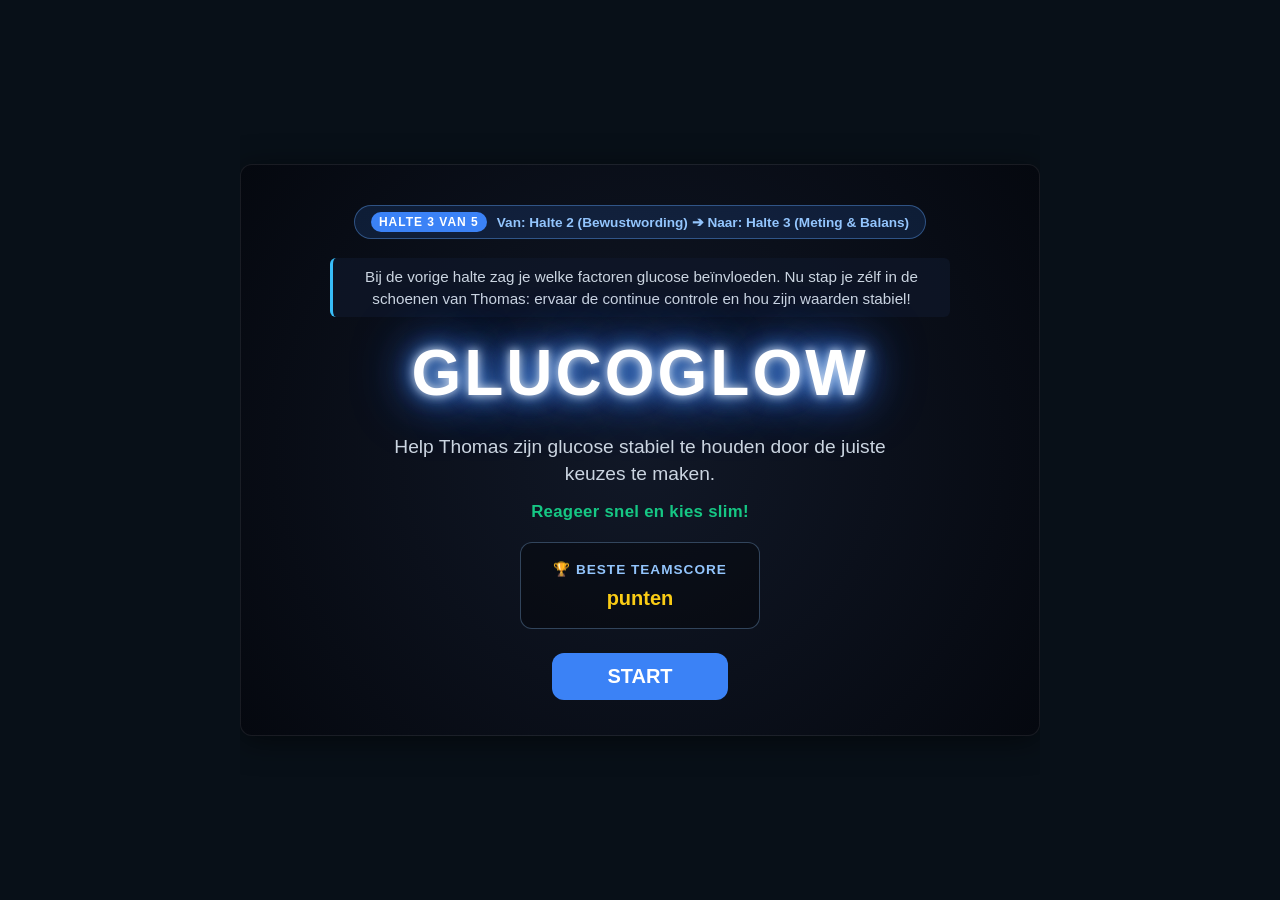
==== commit 5d3b05e3: "feat(ui): integrate stop 3 narrative and walk route transitions & Added: Halte 2 incoming context ba" ====
--- a/GlucoGlow/Front-end/index.html
+++ b/GlucoGlow/Front-end/index.html
@@ -12,9 +12,20 @@
 <body>
     <!-- STARTSCHERM -->
     <div id="start-screen">
+        <div class="parcours-badge">
+            <span class="badge-step">HALTE 3 VAN 5</span>
+            <span class="badge-link">Van: Halte 2 (Bewustwording) ➔ Naar: Halte 3 (Meting & Balans)</span>
+        </div>
+
+        <div class="route-context-box">
+            <p>Bij de vorige halte zag je welke factoren glucose beïnvloeden. Nu stap je zélf in de schoenen van Thomas:
+                ervaar de continue controle en hou zijn waarden stabiel!</p>
+        </div>
+
         <h1>GLUCOGLOW</h1>
         <p class="intro-text">Help Thomas zijn glucose stabiel te houden door de juiste keuzes te maken.</p>
         <p class="motivation">Reageer snel en kies slim!</p>
+
         <div id="highscore-box">
             <div class="highscore-label">🏆 Beste teamscore</div>
             <div class="highscore-name"><span id="highscoreName"></span></div>
@@ -170,7 +181,15 @@
         <h1 id="end-title">MISSIE GESLAAGD</h1>
         <p id="end-message">Thomas kwam veilig thuis.</p>
         <p id="end-score">Score: 0 punten</p>
-        <p id="restartCountdown">Terug naar het startscherm over <span id="countdown">5</span> seconden...</p>
+
+        <div class="next-stop-card">
+            <div class="next-stop-badge">VOLGENDE STAP IN DE WANDELING ➔</div>
+            <h3>Wandel verder naar Halte 4: Actie & Keuzes</h3>
+            <p>Jullie hebben de mentale druk en het balanceren net zélf gevoeld. Bij halte 4 ontdek je hoe deze keuzes
+                doorwerken in het dagelijks leven.</p>
+        </div>
+
+        <p id="restartCountdown">Volgend team aan de beurt over <span id="countdown">10</span> seconden...</p>
     </div>
 
     <script>
--- a/GlucoGlow/Front-end/css/style.css
+++ b/GlucoGlow/Front-end/css/style.css
@@ -62,6 +62,85 @@
 }
 
 /* =========================================
+   PARCOURS & WANDELING LINKS (HALTE 2 & 4)
+========================================= */
+.parcours-badge {
+    display: inline-flex;
+    align-items: center;
+    gap: 10px;
+    background: rgba(59, 130, 246, 0.15);
+    border: 1px solid rgba(96, 165, 250, 0.4);
+    padding: 6px 16px;
+    border-radius: 20px;
+    margin-bottom: 5px;
+}
+
+.badge-step {
+    background: #3b82f6;
+    color: #ffffff;
+    font-weight: 800;
+    font-size: 0.75rem;
+    padding: 3px 8px;
+    border-radius: 12px;
+    letter-spacing: 1px;
+}
+
+.badge-link {
+    font-size: 0.85rem;
+    color: #93c5fd;
+    font-weight: 600;
+}
+
+.route-context-box {
+    background: rgba(15, 23, 42, 0.7);
+    border-left: 3px solid #38bdf8;
+    padding: 8px 18px;
+    border-radius: 6px;
+    max-width: 620px;
+    margin-bottom: 5px;
+}
+
+.route-context-box p {
+    margin: 0;
+    font-size: 0.95rem;
+    color: #cbd5e1;
+    line-height: 1.4;
+}
+
+/* Eindscherm volgende halte card */
+.next-stop-card {
+    background: #1e293b;
+    border: 2px solid #10b981;
+    border-radius: 12px;
+    padding: 14px 24px;
+    max-width: 600px;
+    margin: 10px auto 20px auto;
+    text-align: center;
+    box-shadow: 0 0 25px rgba(16, 185, 129, 0.2);
+}
+
+.next-stop-badge {
+    color: #34d399;
+    font-size: 0.8rem;
+    font-weight: 800;
+    letter-spacing: 1.5px;
+    margin-bottom: 4px;
+}
+
+.next-stop-card h3 {
+    margin: 0 0 6px 0;
+    font-size: 1.2rem;
+    color: #ffffff;
+}
+
+.next-stop-card p {
+    margin: 0;
+    font-size: 0.9rem;
+    color: #cbd5e1;
+    line-height: 1.3;
+}
+
+/* =========================================
    STARTSCHERM & GLOW EFFECT
 ========================================= */
 #start-screen h1 {
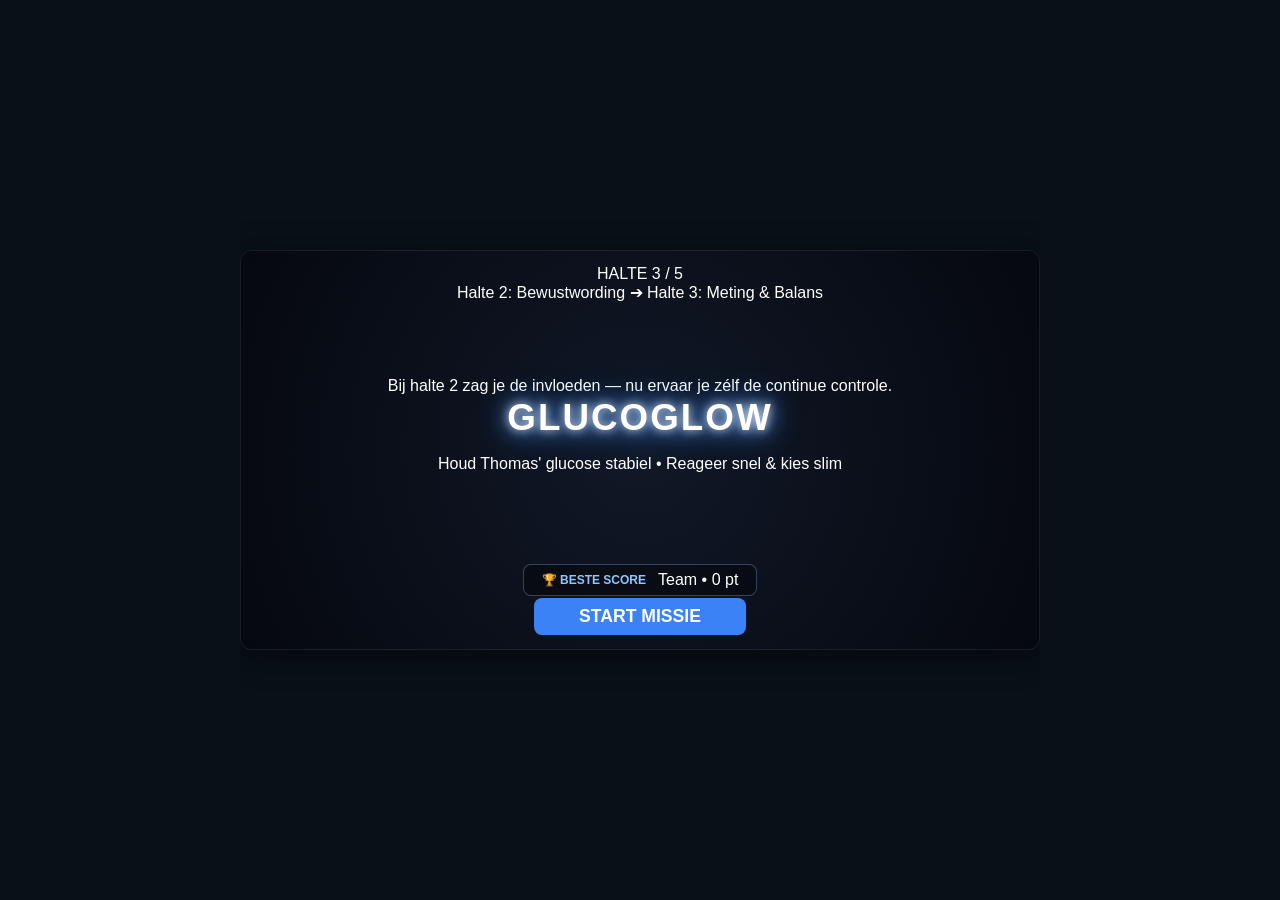
==== commit 432d15c0: "Updated: styling startscreen" ====
--- a/GlucoGlow/Front-end/index.html
+++ b/GlucoGlow/Front-end/index.html
@@ -12,27 +12,37 @@
 <body>
     <!-- STARTSCHERM -->
     <div id="start-screen">
-        <div class="parcours-badge">
-            <span class="badge-step">HALTE 3 VAN 5</span>
-            <span class="badge-link">Van: Halte 2 (Bewustwording) ➔ Naar: Halte 3 (Meting & Balans)</span>
-        </div>
-
-        <div class="route-context-box">
-            <p>Bij de vorige halte zag je welke factoren glucose beïnvloeden. Nu stap je zélf in de schoenen van Thomas:
-                ervaar de continue controle en hou zijn waarden stabiel!</p>
-        </div>
-
-        <h1>GLUCOGLOW</h1>
-        <p class="intro-text">Help Thomas zijn glucose stabiel te houden door de juiste keuzes te maken.</p>
-        <p class="motivation">Reageer snel en kies slim!</p>
-
-        <div id="highscore-box">
-            <div class="highscore-label">🏆 Beste teamscore</div>
-            <div class="highscore-name"><span id="highscoreName"></span></div>
-            <div class="highscore-points"><span id="highscorePoints"></span> punten</div>
-        </div>
-        <button id="startBtn">START</button>
-
+        <header class="station-header">
+            <div class="station-tag">HALTE 3 / 5</div>
+            <div class="station-route">
+                <span class="from-node">Halte 2: Bewustwording</span>
+                <span class="route-arrow">➔</span>
+                <span class="current-node">Halte 3: Meting & Balans</span>
+            </div>
+        </header>
+
+        <!-- 2. CENTRALE HERO MET CONTEXT & TITEL -->
+        <div class="start-hero">
+            <div class="walk-intro-pill">
+                Bij halte 2 zag je de invloeden — nu ervaar je zélf de continue controle.
+            </div>
+
+            <h1 class="main-title">GLUCOGLOW</h1>
+            <p class="hero-subtext">Houd Thomas' glucose stabiel • Reageer snel & kies slim</p>
+        </div>
+
+        <!-- 3. FOOTER MET HIGHSCORE & STARTKNOP IN ÉÉN MOOIE BALANS -->
+        <footer class="start-footer">
+            <div id="highscore-box">
+                <span class="highscore-label">🏆 BESTE SCORE</span>
+                <span class="highscore-val"><span id="highscoreName">Team</span> • <span id="highscorePoints">0</span>
+                    pt</span>
+            </div>
+
+            <button id="startBtn">START MISSIE</button>
+        </footer>
+
+        <!-- Team overlay blijft hetzelfde -->
         <div id="team-overlay">
             <div class="team-card">
                 <h2>TEAMNAAM</h2>
--- a/GlucoGlow/Front-end/css/style.css
+++ b/GlucoGlow/Front-end/css/style.css
@@ -32,7 +32,6 @@
 /* =========================================
    2. CONTAINERS
 ========================================= */
-#start-screen,
 #game-container,
 #end-screen {
     width: 800px;
@@ -49,44 +48,51 @@
 }
 
 #start-screen {
+    width: 800px;
+    height: 400px;
+    max-height: 100vh;
+    border: 1px solid rgba(255, 255, 255, 0.08);
+    border-radius: 12px;
+    box-shadow: 0 5px 30px rgba(0, 0, 0, 0.5);
+    position: relative;
+    overflow: hidden;
+    box-sizing: border-box;
     display: flex;
     flex-direction: column;
-    justify-content: center;
-    align-items: center;
-    text-align: center;
-    gap: 14px;
-    height: auto;
-    min-height: 400px;
-    padding: 40px 40px 35px 40px;
+    justify-content: space-between;
+    align-items: center;
+    text-align: center;
+    gap: 6px;
+    padding: 14px 30px;
     background: radial-gradient(circle, #111827 0%, #05080f 100%);
 }
 
 /* =========================================
-   PARCOURS & WANDELING LINKS (HALTE 2 & 4)
+   PARCOURS & WANDELING LINKS (COMPACT)
 ========================================= */
 .parcours-badge {
     display: inline-flex;
     align-items: center;
-    gap: 10px;
+    gap: 8px;
     background: rgba(59, 130, 246, 0.15);
     border: 1px solid rgba(96, 165, 250, 0.4);
-    padding: 6px 16px;
+    padding: 3px 12px;
     border-radius: 20px;
-    margin-bottom: 5px;
+    margin-bottom: 0;
 }
 
 .badge-step {
     background: #3b82f6;
     color: #ffffff;
     font-weight: 800;
+    font-size: 0.7rem;
+    padding: 2px 6px;
+    border-radius: 10px;
+    letter-spacing: 0.5px;
+}
+
+.badge-link {
     font-size: 0.75rem;
-    padding: 3px 8px;
-    border-radius: 12px;
-    letter-spacing: 1px;
-}
-
-.badge-link {
-    font-size: 0.85rem;
     color: #93c5fd;
     font-weight: 600;
 }
@@ -94,17 +100,16 @@
 .route-context-box {
     background: rgba(15, 23, 42, 0.7);
     border-left: 3px solid #38bdf8;
-    padding: 8px 18px;
+    padding: 5px 12px;
     border-radius: 6px;
-    max-width: 620px;
-    margin-bottom: 5px;
+    max-width: 680px;
 }
 
 .route-context-box p {
     margin: 0;
-    font-size: 0.95rem;
+    font-size: 0.82rem;
     color: #cbd5e1;
-    line-height: 1.4;
+    line-height: 1.25;
 }
 
 /* Eindscherm volgende halte card */
@@ -141,71 +146,69 @@
 }
 
 /* =========================================
-   STARTSCHERM & GLOW EFFECT
+   STARTSCHERM & GLOW EFFECT (COMPACT)
 ========================================= */
 #start-screen h1 {
-    font-size: 4rem;
-    margin: 0 0 10px 0;
+    font-size: 2.3rem;
+    margin: 2px 0 0 0;
     color: #ffffff;
     text-shadow:
         0 0 10px rgba(255, 255, 255, 0.8),
         0 0 20px #60a5fa,
-        0 0 40px #3b82f6,
-        0 0 60px #1d4ed8;
-    letter-spacing: 3px;
+        0 0 35px #3b82f6;
+    letter-spacing: 2px;
     text-transform: uppercase;
 }
 
 .intro-text {
-    font-size: 1.2rem;
+    font-size: 0.95rem;
     margin: 0;
     color: #cbd5e1;
-    max-width: 520px;
-    line-height: 1.4;
+    max-width: 580px;
+    line-height: 1.2;
 }
 
 .motivation {
-    font-size: 1.05rem;
+    font-size: 0.9rem;
     font-weight: 700;
     margin: 0;
     color: #16c784;
-    letter-spacing: 0.3px;
 }
 
 #highscore-box {
     display: flex;
-    flex-direction: column;
-    align-items: center;
-    gap: 5px;
-    margin: 6px 0 0 0;
-    padding: 18px 32px;
-    background: rgba(0, 0, 0, 0.3);
-    border-radius: 12px;
+    flex-direction: row;
+    align-items: center;
+    justify-content: center;
+    gap: 12px;
+    margin: 0;
+    padding: 6px 18px;
+    background: rgba(0, 0, 0, 0.35);
+    border-radius: 8px;
     border: 1px solid rgba(147, 197, 253, 0.3);
 }
 
 .highscore-label {
-    font-size: 0.85rem;
+    font-size: 0.75rem;
     font-weight: 600;
     text-transform: uppercase;
-    letter-spacing: 1px;
     color: #93c5fd;
 }
 
 .highscore-name {
-    font-size: 1.15rem;
+    font-size: 0.95rem;
     font-weight: bold;
     color: #e5e7eb;
 }
 
 .highscore-points {
-    font-size: 1.25rem;
+    font-size: 1rem;
     font-weight: bold;
     color: #facc15;
 }
 
 /* =========================================
-   3. INTRO OVERLAY (NIEUW)
+   3. INTRO OVERLAY
 ========================================= */
 #intro-overlay {
     position: absolute;
@@ -875,8 +878,25 @@
     background-color: #16c784;
 }
 
-/* BIG BUTTONS */
-#startBtn,
+/* Knoppen: Start & Volgende */
+#startBtn {
+    background: #3b82f6;
+    color: white;
+    border: none;
+    border-radius: 8px;
+    padding: 8px 45px;
+    font-size: 1.1rem;
+    font-weight: bold;
+    cursor: pointer;
+    margin-top: 2px;
+    transition: background 0.2s, transform 0.1s;
+}
+
+#startBtn:active {
+    background: #2563eb;
+    transform: scale(0.98);
+}
+
 #nextBtn {
     background: #3b82f6;
     color: white;
@@ -886,20 +906,19 @@
     font-size: 1.25rem;
     font-weight: bold;
     cursor: pointer;
-    transition: background 0.2s;
+    transition: background 0.2s, transform 0.1s;
     margin-top: 10px;
 }
 
-#startBtn:active,
 #nextBtn:active {
     background: #2563eb;
+    transform: scale(0.98);
 }
 
 /* =========================================
    9. END SCREEN
 ========================================= */
 #end-screen {
-    flex-direction: column;
     justify-content: center;
     align-items: center;
     text-align: center;
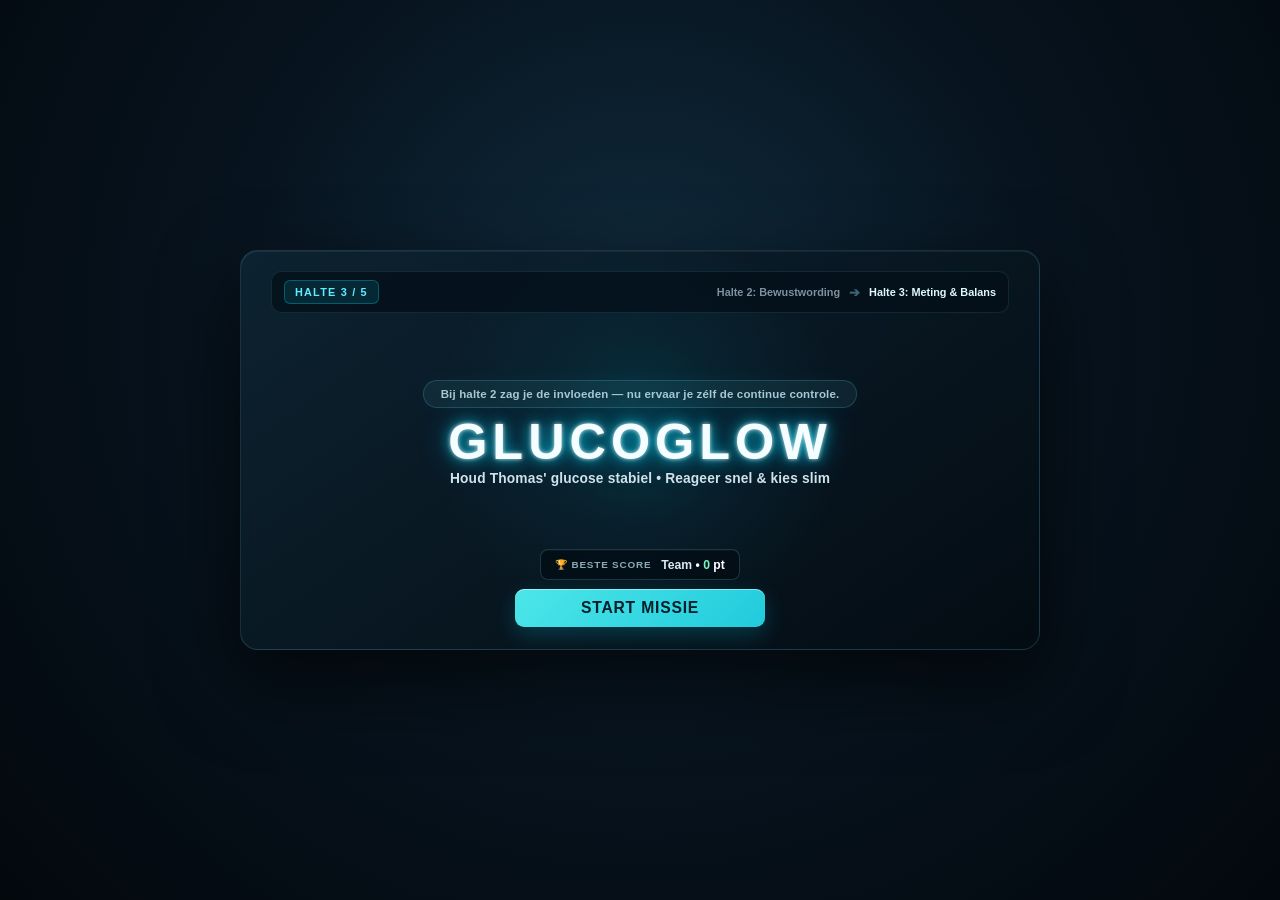
==== commit 4783b93a: "feat: add briefing voice-over, pause game timer during discussion, and improve co-op flow" ====
--- a/GlucoGlow/Front-end/index.html
+++ b/GlucoGlow/Front-end/index.html
@@ -106,11 +106,21 @@
             </div>
         </div>
 
-        <!-- POPUP 2: OVERLEG-OVERLAY (5 seconden aftellen | SCHERM IS ZICHTBAAR) -->
+        <!-- POPUP 2: GSM-ACHTIGE OVERLEGMELDING -->
         <div id="discuss-overlay" style="display: none;">
             <div class="discuss-card">
-                <h3>🗣️ OVERLEGTIJD (<span id="discussTimer">5</span>s)</h3>
-                <p>Bespreek de situatie! Druk op een knop op de Pi om direct te beginnen.</p>
+                <div class="discuss-header">
+                    <span class="discuss-icon">📱</span>
+                    <span>SAMEN OVERLEGGEN</span>
+                </div>
+
+                <div class="discuss-time">
+                    <span id="discussTimer">5</span>
+                    <small>SEC</small>
+                </div>
+
+                <p>Bespreek samen welke keuze jullie maken.</p>
+                <span class="discuss-hint">Kies daarna met een knop op de Pi.</span>
             </div>
         </div>
 
--- a/GlucoGlow/Front-end/css/style.css
+++ b/GlucoGlow/Front-end/css/style.css
@@ -1,956 +1,1855 @@
-/* =========================================
-   1. RESET & GLOBAL STYLING
-========================================= */
+/* =========================================================
+   GLUCOGLOW
+   Complete interface styling
+   Designed for 800 × 400 game interface
+========================================================= */
+
+/* =========================================================
+   1. RESET & GLOBAL
+========================================================= */
+
+*,
+*::before,
+*::after {
+    box-sizing: border-box;
+}
+
 html,
 body {
+    width: 100%;
+    height: 100%;
     margin: 0;
     overflow: hidden;
+
+    background:
+        radial-gradient(circle at 50% 35%, #102b3d 0%, #07131e 48%, #03080d 100%);
+
+    color: #ffffff;
+
+    font-family:
+        "Segoe UI",
+        "Trebuchet MS",
+        Arial,
+        sans-serif;
+
+    display: flex;
+    justify-content: center;
+    align-items: center;
+
     user-select: none;
     -webkit-user-select: none;
     touch-action: manipulation;
-    box-sizing: border-box;
-    background: #081018;
-    color: white;
-    font-family: 'Segoe UI', Tahoma, Geneva, Verdana, sans-serif;
-    display: flex;
-    justify-content: center;
-    align-items: center;
-    min-height: 100vh;
-}
-
-*,
-*::before,
-*::after {
-    box-sizing: inherit;
+}
+
+body::before {
+    content: "";
+    position: fixed;
+    inset: 0;
+
+    pointer-events: none;
+
+    background:
+        radial-gradient(circle at 50% 45%,
+            rgba(0, 229, 255, 0.07),
+            transparent 45%);
+
+    z-index: -1;
 }
 
 button {
     outline: none;
     font-family: inherit;
-}
-
-/* =========================================
-   2. CONTAINERS
-========================================= */
+    -webkit-tap-highlight-color: transparent;
+}
+
+
+/* =========================================================
+   2. MAIN CONTAINERS
+========================================================= */
+
+#start-screen,
 #game-container,
 #end-screen {
     width: 800px;
     height: 400px;
-    background: #0a1118;
-    border: 1px solid rgba(255, 255, 255, 0.08);
+
+    position: relative;
+
+    overflow: hidden;
+
+    border-radius: 18px;
+
+    border: 1px solid rgba(120, 220, 255, 0.16);
+
+    background:
+        linear-gradient(145deg,
+            rgba(13, 35, 49, 0.98),
+            rgba(4, 12, 19, 0.98));
+
+    box-shadow:
+        0 30px 80px rgba(0, 0, 0, 0.65),
+        inset 0 1px 0 rgba(255, 255, 255, 0.06);
+}
+
+
+/* =========================================================
+   3. START SCREEN
+========================================================= */
+
+#start-screen {
+    display: flex;
+
+    flex-direction: column;
+
+    justify-content: space-between;
+    align-items: stretch;
+
+    padding: 20px 30px 22px;
+
+    text-align: center;
+}
+
+
+/* subtle ambient glow */
+
+#start-screen::before {
+    content: "";
+
+    position: absolute;
+
+    width: 420px;
+    height: 420px;
+
+    left: 50%;
+    top: 45%;
+
+    transform: translate(-50%, -50%);
+
+    background:
+        radial-gradient(circle,
+            rgba(0, 220, 255, 0.14) 0%,
+            rgba(0, 220, 255, 0.05) 32%,
+            transparent 70%);
+
+    pointer-events: none;
+}
+
+
+/* =========================================================
+   4. STATION / ROUTE HEADER
+========================================================= */
+
+.station-header {
+    position: relative;
+    z-index: 2;
+
+    width: 100%;
+
+    display: flex;
+    align-items: center;
+    justify-content: space-between;
+
+    min-height: 42px;
+
+    padding: 7px 12px;
+
+    border-radius: 10px;
+
+    background:
+        rgba(4, 15, 24, 0.72);
+
+    border: 1px solid rgba(109, 212, 239, 0.12);
+}
+
+
+/* halte badge */
+
+.station-tag {
+    flex-shrink: 0;
+
+    padding: 5px 10px;
+
+    border-radius: 6px;
+
+    background: rgba(0, 229, 255, 0.10);
+
+    border: 1px solid rgba(0, 229, 255, 0.28);
+
+    color: #65eaff;
+
+    font-size: 0.68rem;
+    font-weight: 800;
+
+    letter-spacing: 1.2px;
+
+    text-transform: uppercase;
+}
+
+
+/* route */
+
+.station-route {
+    display: flex;
+    align-items: center;
+    justify-content: flex-end;
+
+    gap: 9px;
+
+    color: #718b9b;
+
+    font-size: 0.68rem;
+    font-weight: 600;
+
+    white-space: nowrap;
+}
+
+.from-node {
+    color: #7e919e;
+}
+
+.route-arrow {
+    color: #3e6576;
+
+    font-size: 0.8rem;
+}
+
+.current-node {
+    color: #dffaff;
+
+    font-weight: 800;
+}
+
+
+/* =========================================================
+   5. HERO
+========================================================= */
+
+.start-hero {
+    position: relative;
+    z-index: 2;
+
+    flex: 1;
+
+    display: flex;
+    flex-direction: column;
+
+    align-items: center;
+    justify-content: center;
+
+    padding: 8px 0 4px;
+}
+
+
+/* intro pill */
+
+.walk-intro-pill {
+    display: inline-flex;
+    align-items: center;
+    justify-content: center;
+
+    max-width: 650px;
+
+    padding: 7px 17px;
+
+    border-radius: 999px;
+
+    background:
+        rgba(101, 234, 255, 0.07);
+
+    border: 1px solid rgba(101, 234, 255, 0.18);
+
+    color: #a7c8d4;
+
+    font-size: 0.72rem;
+    font-weight: 600;
+
+    letter-spacing: 0.15px;
+
+    box-shadow:
+        0 0 20px rgba(0, 229, 255, 0.04);
+}
+
+
+/* main logo */
+
+.main-title,
+#start-screen h1 {
+    position: relative;
+
+    margin: 10px 0 3px;
+
+    color: #f4fdff;
+
+    font-size: 3.15rem;
+
+    line-height: 0.95;
+
+    font-weight: 900;
+
+    letter-spacing: 5px;
+
+    text-transform: uppercase;
+
+    text-shadow:
+        0 0 4px rgba(255, 255, 255, 0.8),
+        0 0 14px rgba(0, 229, 255, 0.8),
+        0 0 32px rgba(0, 184, 255, 0.45);
+
+    animation: logoGlow 3s ease-in-out infinite;
+}
+
+
+@keyframes logoGlow {
+
+    0%,
+    100% {
+        text-shadow:
+            0 0 4px rgba(255, 255, 255, 0.75),
+            0 0 14px rgba(0, 229, 255, 0.7),
+            0 0 30px rgba(0, 184, 255, 0.4);
+    }
+
+    50% {
+        text-shadow:
+            0 0 5px rgba(255, 255, 255, 1),
+            0 0 20px rgba(0, 229, 255, 0.95),
+            0 0 42px rgba(0, 184, 255, 0.6);
+    }
+}
+
+
+/* subtitle */
+
+.hero-subtext {
+    margin: 3px 0 0;
+
+    color: #d4e4ea;
+
+    font-size: 0.86rem;
+
+    font-weight: 600;
+
+    letter-spacing: 0.15px;
+}
+
+
+/* =========================================================
+   6. START FOOTER
+========================================================= */
+
+.start-footer {
+    position: relative;
+    z-index: 2;
+
+    width: 100%;
+
+    display: flex;
+
+    flex-direction: column;
+
+    align-items: center;
+
+    gap: 9px;
+}
+
+
+/* =========================================================
+   7. HIGHSCORE
+========================================================= */
+
+#highscore-box {
+    display: inline-flex;
+
+    align-items: center;
+    justify-content: center;
+
+    gap: 10px;
+
+    min-height: 31px;
+
+    padding: 5px 14px;
+
+    background:
+        rgba(3, 13, 20, 0.76);
+
+    border: 1px solid rgba(113, 194, 214, 0.22);
+
+    border-radius: 8px;
+
+    box-shadow:
+        inset 0 1px 0 rgba(255, 255, 255, 0.04);
+}
+
+.highscore-label {
+    color: #8ba9b5;
+
+    font-size: 0.62rem;
+    font-weight: 800;
+
+    letter-spacing: 0.8px;
+
+    text-transform: uppercase;
+}
+
+.highscore-val {
+    color: #ffffff;
+
+    font-size: 0.76rem;
+    font-weight: 700;
+}
+
+.highscore-val #highscoreName {
+    color: #dceaf0;
+}
+
+.highscore-val #highscorePoints {
+    color: #7cf5c5;
+}
+
+
+/* =========================================================
+   8. PRIMARY START BUTTON
+========================================================= */
+
+#startBtn {
+    position: relative;
+
+    min-width: 250px;
+
+    padding: 10px 35px;
+
+    border: none;
+    border-radius: 9px;
+
+    background:
+        linear-gradient(135deg,
+            #4ce6e9,
+            #21cbdc);
+
+    color: #04202a;
+
+    font-size: 0.98rem;
+
+    font-weight: 900;
+
+    letter-spacing: 0.8px;
+
+    cursor: pointer;
+
+    box-shadow:
+        0 8px 22px rgba(0, 220, 255, 0.20),
+        inset 0 1px 0 rgba(255, 255, 255, 0.45);
+
+    transition:
+        transform 0.15s ease,
+        box-shadow 0.15s ease,
+        filter 0.15s ease;
+}
+
+#startBtn:hover {
+    filter: brightness(1.08);
+
+    box-shadow:
+        0 10px 28px rgba(0, 220, 255, 0.32),
+        inset 0 1px 0 rgba(255, 255, 255, 0.5);
+}
+
+#startBtn:active {
+    transform: translateY(2px) scale(0.98);
+
+    box-shadow:
+        0 4px 12px rgba(0, 220, 255, 0.2);
+}
+
+
+/* =========================================================
+   9. GAME CONTAINER
+========================================================= */
+
+#game-container,
+#end-screen {
+    display: none;
+
+    flex-direction: column;
+
+    padding: 18px 28px;
+}
+
+
+/* =========================================================
+   10. TOP BAR / GAME DASHBOARD
+========================================================= */
+
+#top-bar {
+    position: relative;
+
+    width: 100%;
+
+    display: flex;
+
+    justify-content: space-between;
+    align-items: center;
+
+    flex-shrink: 0;
+
+    min-height: 65px;
+
+    padding: 8px 18px;
+
+    margin-bottom: 15px;
+
     border-radius: 12px;
-    box-shadow: 0 5px 30px rgba(0, 0, 0, 0.5);
-    position: relative;
+
+    background:
+        linear-gradient(135deg,
+            rgba(19, 48, 63, 0.95),
+            rgba(7, 22, 31, 0.95));
+
+    border: 1px solid rgba(116, 215, 235, 0.16);
+
+    box-shadow:
+        0 8px 25px rgba(0, 0, 0, 0.3);
+}
+
+
+#glucose-container,
+#timer-container {
+    display: flex;
+
     flex-direction: column;
-    padding: 20px 40px;
-    display: none;
-    overflow: hidden;
-}
-
-#start-screen {
-    width: 800px;
-    height: 400px;
-    max-height: 100vh;
-    border: 1px solid rgba(255, 255, 255, 0.08);
-    border-radius: 12px;
-    box-shadow: 0 5px 30px rgba(0, 0, 0, 0.5);
-    position: relative;
-    overflow: hidden;
-    box-sizing: border-box;
+
+    align-items: center;
+    justify-content: center;
+
+    min-width: 110px;
+}
+
+
+.label {
+    margin-bottom: 2px;
+
+    color: #76909c;
+
+    font-size: 0.62rem;
+
+    font-weight: 800;
+
+    text-transform: uppercase;
+
+    letter-spacing: 1.5px;
+}
+
+
+#glucose,
+#timer {
+    line-height: 1;
+
+    font-size: 2.35rem;
+
+    font-weight: 900;
+
+    font-variant-numeric: tabular-nums;
+}
+
+
+#glucose {
+    color: #45e6a2;
+
+    text-shadow:
+        0 0 15px rgba(69, 230, 162, 0.3);
+}
+
+
+#timer {
+    color: #f4ce52;
+
+    text-shadow:
+        0 0 15px rgba(244, 206, 82, 0.25);
+}
+
+
+/* glucose scan */
+
+.scan-active {
+    color: #ffffff !important;
+
+    animation: scanGlow 1.2s infinite;
+}
+
+
+@keyframes scanGlow {
+
+    0% {
+        text-shadow:
+            0 0 5px #00ffc8;
+    }
+
+    50% {
+        text-shadow:
+            0 0 15px #00ffc8,
+            0 0 30px #00ffc8;
+    }
+
+    100% {
+        text-shadow:
+            0 0 5px #00ffc8;
+    }
+}
+
+
+/* =========================================================
+   11. EVENT CONTENT
+========================================================= */
+
+#pi-content {
+    width: 100%;
+
+    flex: 1;
+
+    min-height: 0;
+
+    margin-bottom: 12px;
+
     display: flex;
     flex-direction: column;
+    justify-content: center;
+}
+
+
+#event-header {
+    display: flex;
+
+    flex-direction: row;
+
+    align-items: center;
+
     justify-content: space-between;
-    align-items: center;
+
+    gap: 12px;
+
+    margin-bottom: 12px;
+
+    padding: 8px 12px;
+
+    border-left: 3px solid #35d9d8;
+
+    border-radius: 0 8px 8px 0;
+
+    background:
+        rgba(20, 58, 68, 0.28);
+}
+
+
+.event-theme {
+    display: flex;
+
+    align-items: center;
+
+    gap: 8px;
+
+    color: #ecfbff;
+
+    font-size: 0.83rem;
+
+    font-weight: 900;
+
+    text-transform: uppercase;
+
+    letter-spacing: 1.5px;
+}
+
+
+#pi-icon {
+    font-size: 1rem;
+}
+
+
+.event-source {
+    color: #77919c;
+
+    font-size: 0.68rem;
+
+    font-weight: 700;
+
+    letter-spacing: 0.8px;
+
+    text-transform: uppercase;
+}
+
+
+#pi-situation-text {
+    margin: 0;
+
+    max-width: 720px;
+
+    color: #f1f8fa;
+
+    font-size: 1.35rem;
+
+    font-weight: 700;
+
+    line-height: 1.3;
+}
+
+
+/* =========================================================
+   12. CHOICES
+========================================================= */
+
+#choices {
+    width: 100%;
+
+    height: 76px;
+
+    display: flex;
+
+    flex-shrink: 0;
+
+    gap: 12px;
+
+    align-items: stretch;
+}
+
+
+.choice-box {
+    flex: 1;
+
+    display: flex;
+
+    align-items: center;
+    justify-content: center;
+
+    padding: 9px 13px;
+
+    border-radius: 10px;
+
+    border: 2px solid rgba(255, 255, 255, 0.10);
+
+    color: #ffffff;
+
+    font-size: 0.88rem;
+
+    font-weight: 800;
+
+    line-height: 1.25;
+
     text-align: center;
-    gap: 6px;
-    padding: 14px 30px;
-    background: radial-gradient(circle, #111827 0%, #05080f 100%);
-}
-
-/* =========================================
-   PARCOURS & WANDELING LINKS (COMPACT)
-========================================= */
-.parcours-badge {
-    display: inline-flex;
-    align-items: center;
-    gap: 8px;
-    background: rgba(59, 130, 246, 0.15);
-    border: 1px solid rgba(96, 165, 250, 0.4);
-    padding: 3px 12px;
-    border-radius: 20px;
-    margin-bottom: 0;
-}
-
-.badge-step {
-    background: #3b82f6;
-    color: #ffffff;
-    font-weight: 800;
-    font-size: 0.7rem;
-    padding: 2px 6px;
-    border-radius: 10px;
-    letter-spacing: 0.5px;
-}
-
-.badge-link {
-    font-size: 0.75rem;
-    color: #93c5fd;
-    font-weight: 600;
-}
-
-.route-context-box {
-    background: rgba(15, 23, 42, 0.7);
-    border-left: 3px solid #38bdf8;
-    padding: 5px 12px;
-    border-radius: 6px;
-    max-width: 680px;
-}
-
-.route-context-box p {
-    margin: 0;
-    font-size: 0.82rem;
-    color: #cbd5e1;
-    line-height: 1.25;
-}
-
-/* Eindscherm volgende halte card */
-.next-stop-card {
-    background: #1e293b;
-    border: 2px solid #10b981;
-    border-radius: 12px;
-    padding: 14px 24px;
-    max-width: 600px;
-    margin: 10px auto 20px auto;
-    text-align: center;
-    box-shadow: 0 0 25px rgba(16, 185, 129, 0.2);
-}
-
-.next-stop-badge {
-    color: #34d399;
-    font-size: 0.8rem;
-    font-weight: 800;
-    letter-spacing: 1.5px;
-    margin-bottom: 4px;
-}
-
-.next-stop-card h3 {
-    margin: 0 0 6px 0;
-    font-size: 1.2rem;
-    color: #ffffff;
-}
-
-.next-stop-card p {
-    margin: 0;
-    font-size: 0.9rem;
-    color: #cbd5e1;
-    line-height: 1.3;
-}
-
-/* =========================================
-   STARTSCHERM & GLOW EFFECT (COMPACT)
-========================================= */
-#start-screen h1 {
-    font-size: 2.3rem;
-    margin: 2px 0 0 0;
-    color: #ffffff;
-    text-shadow:
-        0 0 10px rgba(255, 255, 255, 0.8),
-        0 0 20px #60a5fa,
-        0 0 35px #3b82f6;
-    letter-spacing: 2px;
-    text-transform: uppercase;
-}
-
-.intro-text {
-    font-size: 0.95rem;
-    margin: 0;
-    color: #cbd5e1;
-    max-width: 580px;
-    line-height: 1.2;
-}
-
-.motivation {
-    font-size: 0.9rem;
-    font-weight: 700;
-    margin: 0;
-    color: #16c784;
-}
-
-#highscore-box {
-    display: flex;
-    flex-direction: row;
-    align-items: center;
-    justify-content: center;
-    gap: 12px;
-    margin: 0;
-    padding: 6px 18px;
-    background: rgba(0, 0, 0, 0.35);
-    border-radius: 8px;
-    border: 1px solid rgba(147, 197, 253, 0.3);
-}
-
-.highscore-label {
-    font-size: 0.75rem;
-    font-weight: 600;
-    text-transform: uppercase;
-    color: #93c5fd;
-}
-
-.highscore-name {
-    font-size: 0.95rem;
-    font-weight: bold;
-    color: #e5e7eb;
-}
-
-.highscore-points {
-    font-size: 1rem;
-    font-weight: bold;
-    color: #facc15;
-}
-
-/* =========================================
-   3. INTRO OVERLAY
-========================================= */
+
+    pointer-events: none;
+
+    box-shadow:
+        0 6px 0 rgba(0, 0, 0, 0.25),
+        inset 0 1px 0 rgba(255, 255, 255, 0.25);
+
+    transition:
+        transform 0.2s ease,
+        opacity 0.2s ease,
+        filter 0.2s ease,
+        box-shadow 0.2s ease;
+}
+
+
+#redBtn {
+    background:
+        linear-gradient(145deg,
+            #df5960,
+            #bb3942);
+}
+
+
+#yellowBtn {
+    background:
+        linear-gradient(145deg,
+            #f0c743,
+            #d7a916);
+
+    color: #19200d;
+}
+
+
+#greenBtn {
+    background:
+        linear-gradient(145deg,
+            #32d59a,
+            #12a978);
+}
+
+
+.choice-box.selected-choice {
+    transform:
+        scale(1.04) translateY(-4px);
+
+    border-color: #ffffff;
+
+    box-shadow:
+        0 12px 25px rgba(0, 0, 0, 0.35),
+        0 0 20px rgba(255, 255, 255, 0.18),
+        inset 0 1px 0 rgba(255, 255, 255, 0.5);
+
+    filter: brightness(1.1);
+
+    z-index: 10;
+}
+
+
+.choice-box.dimmed-choice {
+    opacity: 0.28;
+
+    transform: scale(0.97);
+
+    filter: grayscale(70%);
+}
+
+
+/* =========================================================
+   13. INTRO OVERLAY
+========================================================= */
+
 #intro-overlay {
     position: absolute;
-    top: 0;
-    left: 0;
+
+    inset: 0;
+
+    z-index: 300;
+
+    display: flex;
+
+    justify-content: center;
+    align-items: center;
+
+    padding: 20px;
+
+    background:
+        rgba(3, 12, 18, 0.96);
+
+    backdrop-filter: blur(8px);
+}
+
+
+.intro-card {
     width: 100%;
-    height: 100%;
-    background: rgba(8, 16, 24, 0.98);
-    z-index: 300;
-    display: flex;
-    justify-content: center;
-    align-items: center;
-    padding: 20px;
-    backdrop-filter: blur(6px);
-}
-
-.intro-card {
-    background: #0f172a;
-    border: 2px solid #3b82f6;
-    border-radius: 16px;
-    padding: 20px 28px;
     max-width: 720px;
-    width: 100%;
-    color: white;
-    box-shadow: 0 0 40px rgba(59, 130, 246, 0.25);
+
+    padding: 20px 25px;
+
+    border-radius: 15px;
+
+    background:
+        linear-gradient(145deg,
+            #102b3a,
+            #081720);
+
+    border: 1px solid rgba(75, 224, 236, 0.28);
+
+    box-shadow:
+        0 20px 60px rgba(0, 0, 0, 0.55),
+        0 0 30px rgba(0, 220, 255, 0.08);
+
     text-align: left;
 }
 
+
 .intro-card h2 {
-    color: #60a5fa;
-    margin: 0 0 12px 0;
+    margin: 0 0 12px;
+
+    color: #6cebf0;
+
+    font-size: 1.55rem;
+
+    font-weight: 900;
+
     text-align: center;
+
     letter-spacing: 2px;
-    font-size: 1.8rem;
+
     text-transform: uppercase;
 }
 
+
 .intro-section {
-    margin-bottom: 12px;
-    background: rgba(255, 255, 255, 0.03);
-    padding: 10px 14px;
+    margin-bottom: 9px;
+
+    padding: 9px 12px;
+
     border-radius: 8px;
-    border-left: 3px solid #60a5fa;
-}
+
+    background: rgba(255, 255, 255, 0.035);
+
+    border-left: 3px solid #42dce3;
+}
+
 
 .intro-section h3 {
-    margin: 0 0 4px 0;
-    font-size: 1.05rem;
-    color: #93c5fd;
-}
+    margin: 0 0 3px;
+
+    color: #9cecf0;
+
+    font-size: 0.95rem;
+}
+
 
 .intro-section p {
     margin: 0;
-    font-size: 0.95rem;
-    color: #cbd5e1;
+
+    color: #c2d5dc;
+
+    font-size: 0.82rem;
+
     line-height: 1.3;
 }
 
+
 .intro-grid {
     display: flex;
-    gap: 12px;
-    margin: 14px 0;
-}
+
+    gap: 10px;
+
+    margin: 11px 0;
+}
+
 
 .role-box {
     flex: 1;
-    background: #1e293b;
-    padding: 12px;
-    border-radius: 10px;
-    border-left: 4px solid #10b981;
-}
+
+    padding: 10px;
+
+    border-radius: 9px;
+
+    background: rgba(255, 255, 255, 0.045);
+
+    border: 1px solid rgba(255, 255, 255, 0.07);
+}
+
 
 .role-box h4 {
-    margin: 0 0 6px 0;
-    font-size: 1rem;
-    color: #34d399;
-}
+    margin: 0 0 4px;
+
+    color: #5ce7b4;
+
+    font-size: 0.85rem;
+}
+
 
 .role-box p {
     margin: 0;
+
+    color: #c7d9df;
+
+    font-size: 0.76rem;
+
+    line-height: 1.3;
+}
+
+
+.intro-footer {
+    margin-top: 10px;
+
+    text-align: center;
+}
+
+
+.intro-hint {
+    margin: 0 0 8px;
+
+    color: #f4d35e;
+
+    font-size: 0.78rem;
+
+    font-weight: 700;
+}
+
+
+#skipIntroBtn {
+    padding: 9px 28px;
+
+    border: none;
+    border-radius: 8px;
+
+    background: #23c99a;
+
+    color: #05251d;
+
+    font-size: 0.88rem;
+
+    font-weight: 900;
+
+    cursor: pointer;
+}
+
+
+#skipIntroBtn:active {
+    transform: scale(0.98);
+}
+
+
+/* =========================================================
+   14. READ OVERLAY
+========================================================= */
+
+#read-overlay {
+    position: absolute;
+
+    inset: 0;
+
+    z-index: 250;
+
+    display: flex;
+
+    justify-content: center;
+    align-items: center;
+
+    padding: 20px;
+
+    background:
+        rgba(3, 12, 18, 0.97);
+
+    backdrop-filter: blur(8px);
+}
+
+
+.read-card {
+    width: 100%;
+    max-width: 650px;
+
+    padding: 22px 28px;
+
+    border-radius: 14px;
+
+    background:
+        linear-gradient(145deg,
+            #102a38,
+            #081720);
+
+    border: 1px solid rgba(78, 220, 235, 0.3);
+
+    box-shadow:
+        0 20px 50px rgba(0, 0, 0, 0.5);
+}
+
+
+.read-card h2 {
+    margin: 0 0 16px;
+
+    color: #f1fbfd;
+
+    font-size: 1.2rem;
+
+    line-height: 1.3;
+
+    text-align: center;
+}
+
+
+#read-choices-list {
+    display: flex;
+
+    flex-direction: column;
+
+    gap: 8px;
+
+    margin-bottom: 18px;
+}
+
+
+.read-choice-item {
+    padding: 10px 14px;
+
+    border-radius: 8px;
+
+    background: rgba(255, 255, 255, 0.055);
+
+    border: 1px solid rgba(255, 255, 255, 0.08);
+
+    color: #d8e6eb;
+
     font-size: 0.9rem;
-    color: #e2e8f0;
+
+    font-weight: 600;
+
+    text-align: left;
+}
+
+
+#readOkBtn {
+    display: block;
+
+    margin: 0 auto;
+
+    padding: 10px 34px;
+
+    border: none;
+    border-radius: 8px;
+
+    background: #25c99b;
+
+    color: #05251d;
+
+    font-size: 0.92rem;
+
+    font-weight: 900;
+
+    cursor: pointer;
+}
+
+
+#readOkBtn:active {
+    transform: scale(0.97);
+}
+
+
+/* =========================================================
+   15. DISCUSSION OVERLAY / GSM MELDING
+========================================================= */
+
+#discuss-overlay {
+    position: absolute;
+
+    top: 92px;
+    right: 24px;
+
+    z-index: 200;
+
+    pointer-events: none;
+}
+
+
+.discuss-card {
+    width: 245px;
+
+    padding: 12px 14px;
+
+    border-radius: 14px;
+
+    background:
+        linear-gradient(145deg,
+            rgba(28, 42, 49, 0.98),
+            rgba(10, 21, 28, 0.98));
+
+    border: 1px solid rgba(244, 211, 94, 0.55);
+
+    box-shadow:
+        0 12px 30px rgba(0, 0, 0, 0.45),
+        0 0 22px rgba(244, 211, 94, 0.10);
+
+    text-align: left;
+
+    animation: discussNotificationIn 0.35s ease;
+}
+
+
+.discuss-header {
+    display: flex;
+
+    align-items: center;
+
+    gap: 8px;
+
+    color: #f4d35e;
+
+    font-size: 0.72rem;
+
+    font-weight: 900;
+
+    letter-spacing: 0.8px;
+
+    text-transform: uppercase;
+}
+
+
+.discuss-icon {
+    font-size: 1rem;
+}
+
+
+.discuss-time {
+    display: flex;
+
+    align-items: baseline;
+
+    gap: 5px;
+
+    margin: 5px 0 2px;
+
+    color: #ffffff;
+
+    line-height: 1;
+}
+
+
+.discuss-time span {
+    font-size: 2rem;
+
+    font-weight: 900;
+
+    font-variant-numeric: tabular-nums;
+
+    color: #f4d35e;
+
+    text-shadow:
+        0 0 12px rgba(244, 211, 94, 0.30);
+}
+
+
+.discuss-time small {
+    color: #9fb1b8;
+
+    font-size: 0.62rem;
+
+    font-weight: 800;
+
+    letter-spacing: 0.8px;
+}
+
+
+.discuss-card p {
+    margin: 5px 0 3px;
+
+    color: #d9e5e9;
+
+    font-size: 0.74rem;
+
+    font-weight: 700;
+
+    line-height: 1.35;
+}
+
+
+.discuss-hint {
+    color: #81959e;
+
+    font-size: 0.63rem;
+
     line-height: 1.3;
 }
 
-.intro-footer {
+
+@keyframes discussNotificationIn {
+
+    from {
+        opacity: 0;
+
+        transform:
+            translateY(-8px) scale(0.96);
+    }
+
+    to {
+        opacity: 1;
+
+        transform:
+            translateY(0) scale(1);
+    }
+}
+
+
+/* =========================================================
+   16. FEEDBACK
+========================================================= */
+
+#feedback-card {
+    display: none;
+
+    position: absolute;
+
+    inset: 0;
+
+    z-index: 150;
+
+    flex-direction: column;
+
+    justify-content: center;
+    align-items: center;
+
+    padding: 30px;
+
+    background:
+        rgba(3, 12, 18, 0.96);
+
+    backdrop-filter: blur(8px);
+
     text-align: center;
-    margin-top: 15px;
-}
-
-.intro-hint {
-    margin: 0 0 10px 0;
-    font-size: 0.95rem;
-    color: #facc15;
-    font-weight: 600;
-}
-
-#skipIntroBtn {
-    background: #10b981;
-    color: white;
+}
+
+
+#feedback-status {
+    margin: 0 0 9px;
+
+    font-size: 2.5rem;
+
+    font-weight: 900;
+
+    text-transform: uppercase;
+}
+
+
+#feedback-text {
+    max-width: 650px;
+
+    margin: 0 0 22px;
+
+    color: #d6e4e9;
+
+    font-size: 1.1rem;
+
+    line-height: 1.4;
+}
+
+
+#nextBtn {
+    padding: 11px 48px;
+
     border: none;
-    padding: 10px 30px;
-    font-weight: bold;
-    font-size: 1.1rem;
+    border-radius: 9px;
+
+    background: #24cda0;
+
+    color: #05251d;
+
+    font-size: 1rem;
+
+    font-weight: 900;
+
+    cursor: pointer;
+
+    box-shadow:
+        0 8px 20px rgba(36, 205, 160, 0.15);
+}
+
+
+#nextBtn:active {
+    transform: scale(0.98);
+}
+
+
+/* =========================================================
+   17. QUEST / PINCODE
+========================================================= */
+
+#quest-overlay {
+    display: none;
+
+    position: absolute;
+
+    inset: 0;
+
+    z-index: 100;
+
+    flex-direction: column;
+
+    justify-content: center;
+    align-items: center;
+
+    background:
+        rgba(3, 10, 15, 0.96);
+
+    backdrop-filter: blur(8px);
+}
+
+
+.quest-box {
+    width: 90%;
+    max-width: 390px;
+
+    padding: 18px 24px;
+
+    border-radius: 13px;
+
+    background:
+        linear-gradient(145deg,
+            #192b34,
+            #0b171d);
+
+    border: 1px solid rgba(239, 99, 99, 0.55);
+
+    box-shadow:
+        0 20px 50px rgba(0, 0, 0, 0.5),
+        0 0 30px rgba(239, 68, 68, 0.12);
+
+    text-align: center;
+}
+
+
+.quest-box h2 {
+    margin: 0 0 4px;
+
+    color: #ff7777;
+
+    font-size: 1.05rem;
+
+    font-weight: 900;
+
+    text-transform: uppercase;
+}
+
+
+#quest-timer-display {
+    margin: 4px 0;
+
+    color: #ff7777;
+
+    font-family: monospace;
+
+    font-size: 2rem;
+
+    font-weight: 900;
+}
+
+
+#pinDisplay {
+    width: 180px;
+
+    min-height: 42px;
+
+    margin: 0 auto 8px;
+
+    padding: 5px;
+
+    border-radius: 9px;
+
+    background: #071118;
+
+    border: 1px solid #35515e;
+
+    color: #56e5f0;
+
+    font-family: monospace;
+
+    font-size: 1.5rem;
+
+    letter-spacing: 7px;
+}
+
+
+#pinFeedback {
+    height: 17px;
+
+    margin: 0 0 7px;
+
+    color: #f5c84c;
+
+    font-size: 0.78rem;
+
+    font-weight: 700;
+}
+
+
+#numpad {
+    display: grid;
+
+    grid-template-columns: repeat(3, 1fr);
+
+    gap: 7px;
+
+    max-width: 210px;
+
+    margin: 0 auto;
+}
+
+
+.num-btn {
+    padding: 8px;
+
+    border: none;
     border-radius: 8px;
+
+    background: #263d48;
+
+    color: #ffffff;
+
+    font-size: 1rem;
+
+    font-weight: 800;
+
     cursor: pointer;
-    transition: background 0.2s, transform 0.1s;
-}
-
-#skipIntroBtn:active {
-    background: #059669;
-    transform: scale(0.98);
-}
-
-/* =========================================
-   4. TEAM OVERLAY & TOETSENBORD
-========================================= */
+}
+
+
+.num-btn:active {
+    transform: scale(0.95);
+
+    background: #345462;
+}
+
+
+.clear-btn {
+    background: #c94b54;
+}
+
+
+.submit-btn {
+    background: #20b988;
+}
+
+
+/* =========================================================
+   18. TEAM NAME OVERLAY
+========================================================= */
+
 #team-overlay {
     display: none;
+
     position: fixed;
-    top: 0;
-    left: 0;
-    width: 100vw;
-    height: 100vh;
-    background: rgba(8, 16, 24, 0.95);
+
+    inset: 0;
+
+    z-index: 200;
+
     justify-content: center;
     align-items: center;
-    z-index: 200;
-    backdrop-filter: blur(4px);
-}
+
+    background:
+        rgba(2, 10, 16, 0.94);
+
+    backdrop-filter: blur(8px);
+}
+
 
 .team-card {
     width: 460px;
     max-width: 92vw;
+
     max-height: 92vh;
+
     overflow-y: auto;
+
+    padding: 24px 28px;
+
+    border-radius: 14px;
+
+    background:
+        linear-gradient(145deg,
+            #102a38,
+            #08161e);
+
+    border: 1px solid rgba(74, 220, 232, 0.25);
+
+    box-shadow:
+        0 25px 70px rgba(0, 0, 0, 0.65);
+
+    text-align: center;
+
     scrollbar-width: none;
-    -ms-overflow-style: none;
-    padding: 22px 30px;
-    border-radius: 12px;
-    background: #0a1118;
-    border: 1px solid rgba(255, 255, 255, 0.08);
-    box-shadow: 0 10px 40px rgba(0, 0, 0, 0.6);
-    text-align: center;
 }
 
 .team-card::-webkit-scrollbar {
     display: none;
 }
 
+
 .team-card h2 {
-    margin-top: 0;
-    margin-bottom: 4px;
-    color: #93c5fd;
+    margin: 0 0 5px;
+
+    color: #68e9ef;
+
+    font-size: 1.35rem;
+
     letter-spacing: 2px;
 }
+
 
 #teamDisplayContainer {
     position: relative;
+
     width: 100%;
+
     margin: 14px auto;
 }
 
+
 #teamDisplay {
-    background: #0f172a;
-    border: 2px solid #3b82f6;
-    box-shadow: 0 0 15px rgba(59, 130, 246, 0.2);
     height: 48px;
-    font-size: 1.8rem;
-    display: flex;
+
+    display: flex;
+
     align-items: center;
     justify-content: center;
-    border-radius: 8px;
-}
+
+    border-radius: 9px;
+
+    background: #07151e;
+
+    border: 1px solid rgba(72, 220, 234, 0.45);
+
+    color: #f0fbfd;
+
+    font-size: 1.7rem;
+
+    box-shadow:
+        inset 0 0 15px rgba(0, 220, 255, 0.04);
+}
+
 
 #charCounter {
     position: absolute;
-    top: 18px;
-    right: 15px;
-    font-size: 0.85rem;
-    color: #9ca3af;
-}
+
+    top: 15px;
+    right: 13px;
+
+    color: #708b96;
+
+    font-size: 0.72rem;
+}
+
 
 #teamFeedback {
-    height: 20px;
-    margin: 8px 0 0 0;
-    color: #ef4444;
-    font-size: 0.95rem;
-    font-weight: bold;
-}
-
-/* Toetsenbord Grid */
+    height: 18px;
+
+    margin: 7px 0 0;
+
+    color: #f06a72;
+
+    font-size: 0.82rem;
+
+    font-weight: 700;
+}
+
+
+/* keyboard */
+
 #keyboard {
     display: grid;
+
     grid-template-columns: repeat(7, 1fr);
-    gap: 6px;
-    margin: 14px 0;
-}
+
+    gap: 5px;
+
+    margin: 13px 0;
+}
+
 
 .key {
-    background: #334155;
-    padding: 10px 0;
-    font-size: 1.15rem;
-    border: 1px solid rgba(255, 255, 255, 0.1);
-    border-radius: 8px;
-    box-shadow: 0 4px 0 #0f172a;
-    transition: all 0.1s;
-    color: white;
+    padding: 9px 0;
+
+    border: 1px solid rgba(255, 255, 255, 0.07);
+
+    border-radius: 7px;
+
+    background: #213943;
+
+    color: #ffffff;
+
+    font-size: 1rem;
+
+    font-weight: 700;
+
     cursor: pointer;
-}
+
+    box-shadow:
+        0 3px 0 #09151b;
+}
+
 
 .key:active {
-    background: #475569;
-    transform: translateY(5px);
-    box-shadow: 0 0 0 #0f172a;
-}
+    transform: translateY(3px);
+
+    box-shadow: none;
+
+    background: #31515d;
+}
+
 
 .keyboard-actions {
     display: flex;
+
     justify-content: center;
-    gap: 12px;
-}
+
+    gap: 9px;
+}
+
 
 .keyboard-actions button {
     flex: 1;
+
     max-width: 160px;
-    background: #1f2937;
-    color: white;
+
+    padding: 11px 0;
+
     border: none;
     border-radius: 8px;
-    padding: 13px 0;
-    font-size: 1rem;
-    font-weight: bold;
+
+    background: #20353f;
+
+    color: #ffffff;
+
+    font-size: 0.85rem;
+
+    font-weight: 800;
+
     cursor: pointer;
 }
 
+
 .keyboard-actions button:active {
-    transform: scale(0.95);
-}
+    transform: scale(0.96);
+}
+
 
 .keyboard-actions #teamOkBtn {
-    background: #3b82f6;
-}
-
-.keyboard-actions #teamOkBtn:active {
-    background: #2563eb;
-}
-
-/* =========================================
-   5. TOP BAR & DASHBOARD
-========================================= */
-#top-bar {
-    width: 100%;
-    display: flex;
-    flex-shrink: 0;
-    justify-content: space-between;
-    background: linear-gradient(180deg, #172033, #101827);
-    border: 1px solid rgba(255, 255, 255, 0.08);
-    box-shadow: 0 5px 25px rgba(0, 0, 0, 0.35);
-    padding: 15px 28px;
-    border-radius: 12px;
-    margin-bottom: 20px;
-}
-
-#glucose-container,
-#timer-container {
-    display: flex;
-    flex-direction: column;
-    align-items: center;
-    justify-content: center;
-}
-
-.label {
-    font-size: 0.75rem;
-    color: #9ca3af;
-    text-transform: uppercase;
-    letter-spacing: 1.5px;
-    margin-bottom: 4px;
-}
-
-#glucose,
-#timer {
-    font-size: 2.7rem;
-    font-weight: bold;
-    line-height: 1;
-}
-
-#glucose {
-    letter-spacing: 2px;
-    color: #10b981;
-}
-
-#timer {
-    color: #eab308;
-}
-
-/* SCAN Animatie */
-.scan-active {
-    color: #ffffff !important;
-    animation: scanGlow 1.2s infinite;
-}
-
-@keyframes scanGlow {
-    0% {
-        text-shadow: 0 0 5px #00ffc8;
-    }
-
-    50% {
-        text-shadow: 0 0 20px #00ffc8, 0 0 35px #00ffc8;
-    }
-
-    100% {
-        text-shadow: 0 0 5px #00ffc8;
-    }
-}
-
-/* =========================================
-   6. CONTENT HIERARCHIE
-========================================= */
-#pi-content {
-    width: 100%;
-    margin-bottom: 10px;
-}
-
-#event-header {
-    display: flex;
-    flex-direction: column;
-    gap: 6px;
-    margin-bottom: 22px;
-    border-left: 4px solid;
-    padding-left: 12px;
-}
-
-.event-theme {
-    display: flex;
-    align-items: center;
-    gap: 8px;
-    font-size: 1rem;
-    font-weight: 700;
-    text-transform: uppercase;
-    letter-spacing: 2px;
-    color: #f3f4f6;
-}
-
-#pi-icon {
-    opacity: .9;
-}
-
-.event-source {
-    font-size: 0.82rem;
-    opacity: .65;
-    letter-spacing: .5px;
-    margin-left: 6px;
-    margin-top: 2px;
-}
-
-#pi-situation-text {
-    font-size: 1.5rem;
-    font-weight: 700;
-    line-height: 1.3;
-}
-
-/* =========================================
-   POPUP 1: LEES OVERLAY (Timer staat stil)
-========================================= */
-#read-overlay {
-    position: absolute;
-    top: 0;
-    left: 0;
-    width: 100%;
-    height: 100%;
-    background: rgba(8, 16, 24, 0.98);
-    z-index: 250;
-    display: flex;
-    justify-content: center;
-    align-items: center;
-    padding: 25px;
-    backdrop-filter: blur(6px);
-}
-
-.read-card {
-    background: #0f172a;
-    border: 2px solid #3b82f6;
-    border-radius: 16px;
-    padding: 25px 35px;
-    max-width: 650px;
-    width: 100%;
-    text-align: center;
-    box-shadow: 0 0 30px rgba(59, 130, 246, 0.3);
-}
-
-.read-card h2 {
-    font-size: 1.4rem;
-    color: #ffffff;
-    margin-top: 0;
-    margin-bottom: 20px;
-    line-height: 1.3;
-}
-
-#read-choices-list {
-    display: flex;
-    flex-direction: column;
-    gap: 10px;
-    margin-bottom: 25px;
-}
-
-.read-choice-item {
-    background: #1e293b;
-    border: 1px solid rgba(255, 255, 255, 0.15);
-    padding: 12px 18px;
-    border-radius: 10px;
-    font-size: 1.1rem;
-    color: #e2e8f0;
-    text-align: left;
-    font-weight: 600;
-}
-
-#readOkBtn {
-    background: #10b981;
-    color: white;
-    border: none;
-    padding: 12px 40px;
-    font-size: 1.2rem;
-    font-weight: bold;
-    border-radius: 10px;
-    cursor: pointer;
-    transition: background 0.2s, transform 0.1s;
-}
-
-#readOkBtn:active {
-    background: #059669;
-    transform: scale(0.96);
-}
-
-/* =========================================
-   POPUP 2: OVERLEG OVERLAY (5s Banner)
-========================================= */
-#discuss-overlay {
-    position: absolute;
-    top: 15px;
-    left: 50%;
-    transform: translateX(-50%);
-    z-index: 200;
-    pointer-events: none;
-}
-
-.discuss-card {
-    background: rgba(15, 23, 42, 0.92);
-    border: 2px solid #facc15;
-    border-radius: 12px;
-    padding: 10px 25px;
-    text-align: center;
-    box-shadow: 0 5px 20px rgba(250, 204, 21, 0.3);
-    backdrop-filter: blur(4px);
-    animation: fadeInDown 0.3s ease;
-}
-
-.discuss-card h3 {
-    margin: 0;
-    font-size: 1.1rem;
-    color: #facc15;
-}
-
-.discuss-card p {
-    margin: 4px 0 0 0;
-    font-size: 0.85rem;
-    color: #cbd5e1;
-}
-
-@keyframes fadeInDown {
-    from {
-        opacity: 0;
-        transform: translateY(-10px);
-    }
-
-    to {
-        opacity: 1;
-        transform: translateY(0);
-    }
-}
-
-/* =========================================
-   7. KEUZEKNOPPEN
-========================================= */
-#choices {
-    display: flex;
-    flex-shrink: 0;
-    gap: 15px;
-    width: 100%;
-    align-items: stretch;
-    height: 80px;
-}
-
-.choice-box {
-    flex: 1;
-    display: flex;
-    align-items: center;
-    justify-content: center;
-    padding: 10px 15px;
-    font-size: 1.05rem;
-    line-height: 1.3;
-    border-radius: 12px;
-    border: 2px solid rgba(255, 255, 255, 0.1);
-    box-shadow: 0 8px 0 rgba(0, 0, 0, 0.4), inset 0 2px 5px rgba(255, 255, 255, 0.2);
-    text-align: center;
-    font-weight: 600;
-    pointer-events: none;
-    transition: all 0.2s ease-in-out;
-}
-
-.choice-box.selected-choice {
-    transform: scale(1.05) translateY(-5px);
-    box-shadow: 0 10px 25px rgba(255, 255, 255, 0.4), inset 0 2px 10px rgba(255, 255, 255, 0.5);
-    border: 3px solid white;
-    z-index: 10;
-    filter: brightness(1.2);
-}
-
-.choice-box.dimmed-choice {
-    opacity: 0.3;
-    transform: scale(0.95);
-    filter: grayscale(80%);
-}
-
-#redBtn {
-    background: #dc4b52;
-    color: white;
-}
-
-#yellowBtn {
-    background: #eab308;
-    color: #111827;
-}
-
-#greenBtn {
-    background: #16c784;
-    color: white;
-}
-
-/* =========================================
-   8. OVERLAYS & COMPONENTEN
-========================================= */
-#feedback-card {
-    display: none;
-    position: absolute;
-    top: 0;
-    left: 0;
-    width: 100%;
-    height: 100%;
-    background-color: rgba(11, 20, 26, 0.95);
-    z-index: 150;
-    flex-direction: column;
-    justify-content: center;
-    align-items: center;
-    backdrop-filter: blur(5px);
-    text-align: center;
-    padding: 30px;
-}
-
-#feedback-status {
-    font-size: 2.8rem;
-    margin-top: 0;
-    margin-bottom: 10px;
-    text-transform: uppercase;
-}
-
-#feedback-text {
-    font-size: 1.3rem;
-    color: #e2e8f0;
-    margin-bottom: 30px;
-    line-height: 1.4;
-    max-width: 85%;
-}
-
-#quest-overlay {
-    display: none;
-    position: absolute;
-    top: 0;
-    left: 0;
-    width: 100%;
-    height: 100%;
-    background-color: rgba(11, 20, 26, 0.95);
-    z-index: 100;
-    flex-direction: column;
-    justify-content: center;
-    align-items: center;
-    backdrop-filter: blur(5px);
-}
-
-.quest-box {
-    background-color: #1e293b;
-    padding: 15px 25px;
-    border-radius: 12px;
-    border: 2px solid #ef4444;
-    box-shadow: 0 0 50px rgba(239, 68, 68, 0.4);
-    width: 90%;
-    max-width: 450px;
-    text-align: center;
-}
-
-.quest-box h2 {
-    color: #ef4444;
-    font-size: 1.25rem;
-    margin-top: 0;
-    margin-bottom: 5px;
-    text-transform: uppercase;
-}
-
-#quest-timer-display {
-    font-size: 2.2rem;
-    color: #ef4444;
-    font-weight: bold;
-    margin: 5px 0;
-    font-family: monospace;
-}
-
-#pinDisplay {
-    font-size: 1.6rem;
-    padding: 5px;
-    width: 180px;
-    margin: 0 auto 10px auto;
-    border-radius: 12px;
-    border: 2px solid #334155;
-    background: #0f172a;
-    color: #38bdf8;
-    letter-spacing: 8px;
-    font-family: monospace;
-    min-height: 45px;
-}
-
-#pinFeedback {
-    color: #f59e0b;
-    font-weight: bold;
-    height: 18px;
-    margin: 0 0 8px 0;
-}
-
-#numpad {
-    display: grid;
-    grid-template-columns: repeat(3, 1fr);
-    gap: 8px;
-    max-width: 220px;
-    margin: 0 auto;
-}
-
-.num-btn {
-    background-color: #334155;
-    color: white;
-    font-size: 1.15rem;
-    padding: 8px;
-    border: none;
-    border-radius: 10px;
-    cursor: pointer;
-    font-weight: bold;
-}
-
-.num-btn:active {
-    background-color: #475569;
-    transform: scale(0.95);
-}
-
-.clear-btn {
-    background-color: #dc4b52;
-}
-
-.submit-btn {
-    background-color: #16c784;
-}
-
-/* Knoppen: Start & Volgende */
-#startBtn {
-    background: #3b82f6;
-    color: white;
-    border: none;
-    border-radius: 8px;
-    padding: 8px 45px;
-    font-size: 1.1rem;
-    font-weight: bold;
-    cursor: pointer;
-    margin-top: 2px;
-    transition: background 0.2s, transform 0.1s;
-}
-
-#startBtn:active {
-    background: #2563eb;
-    transform: scale(0.98);
-}
-
-#nextBtn {
-    background: #3b82f6;
-    color: white;
-    border: none;
-    border-radius: 12px;
-    padding: 12px 55px;
-    font-size: 1.25rem;
-    font-weight: bold;
-    cursor: pointer;
-    transition: background 0.2s, transform 0.1s;
-    margin-top: 10px;
-}
-
-#nextBtn:active {
-    background: #2563eb;
-    transform: scale(0.98);
-}
-
-/* =========================================
-   9. END SCREEN
-========================================= */
+    background: #24cda0;
+
+    color: #05251d;
+}
+
+
+/* =========================================================
+   19. END SCREEN
+========================================================= */
+
 #end-screen {
     justify-content: center;
-    align-items: center;
+
+    align-items: center;
+
     text-align: center;
-    background: radial-gradient(circle, #111827 0%, #05080f 100%);
-}
+
+    padding: 25px 40px;
+}
+
 
 #end-title {
-    font-size: 3.5rem;
-    margin: 0 0 15px 0;
+    margin: 0 0 8px;
+
+    color: #eafff8;
+
+    font-size: 2.8rem;
+
+    font-weight: 900;
+
+    letter-spacing: 3px;
+
     text-transform: uppercase;
-    letter-spacing: 4px;
-    text-shadow: 0 10px 20px rgba(0, 0, 0, 0.5);
-}
+
+    text-shadow:
+        0 0 18px rgba(50, 225, 165, 0.35);
+}
+
 
 #end-message {
-    font-size: 1.8rem;
-    color: #cbd5e1;
-    margin: 0 0 20px 0;
-}
+    margin: 0 0 14px;
+
+    color: #bfd0d6;
+
+    font-size: 1.2rem;
+}
+
 
 #end-score {
-    font-size: 2.2rem;
-    font-weight: bold;
-    color: #facc15;
-    margin: 0 0 30px 0;
-    padding: 15px 30px;
-    background: rgba(0, 0, 0, 0.3);
-    border-radius: 12px;
-    border: 1px solid rgba(250, 204, 21, 0.3);
-}
+    margin: 0 0 17px;
+
+    padding: 9px 25px;
+
+    border-radius: 9px;
+
+    background: rgba(255, 255, 255, 0.04);
+
+    border: 1px solid rgba(244, 211, 94, 0.25);
+
+    color: #f4d35e;
+
+    font-size: 1.5rem;
+
+    font-weight: 900;
+}
+
+
+.next-stop-card {
+    width: 100%;
+    max-width: 600px;
+
+    margin: 0 0 14px;
+
+    padding: 13px 20px;
+
+    border-radius: 11px;
+
+    background:
+        rgba(21, 52, 48, 0.5);
+
+    border: 1px solid rgba(52, 211, 153, 0.32);
+
+    box-shadow:
+        0 0 25px rgba(52, 211, 153, 0.06);
+
+    text-align: center;
+}
+
+
+.next-stop-badge {
+    margin-bottom: 4px;
+
+    color: #54e0ae;
+
+    font-size: 0.65rem;
+
+    font-weight: 900;
+
+    letter-spacing: 1.3px;
+}
+
+
+.next-stop-card h3 {
+    margin: 0 0 5px;
+
+    color: #e9fff7;
+
+    font-size: 1rem;
+}
+
+
+.next-stop-card p {
+    margin: 0;
+
+    color: #a9c3bd;
+
+    font-size: 0.76rem;
+
+    line-height: 1.35;
+}
+
 
 #restartCountdown {
-    color: #64748b;
-    font-size: 1.1rem;
+    margin: 0;
+
+    color: #627984;
+
+    font-size: 0.78rem;
+}
+
+
+/* =========================================================
+   20. RESPONSIVE SAFETY
+========================================================= */
+
+@media (max-width: 850px) {
+
+    #start-screen,
+    #game-container,
+    #end-screen {
+        width: 96vw;
+        max-width: 800px;
+    }
+}
+
+
+@media (max-height: 450px) {
+
+    #start-screen,
+    #game-container,
+    #end-screen {
+        height: 96vh;
+        max-height: 400px;
+    }
+}
+
+
+/* =========================================================
+   21. ACCESSIBILITY / TOUCH
+========================================================= */
+
+button {
+    -webkit-touch-callout: none;
+}
+
+button:focus-visible {
+    outline: 2px solid #6cebf0;
+    outline-offset: 2px;
 }
